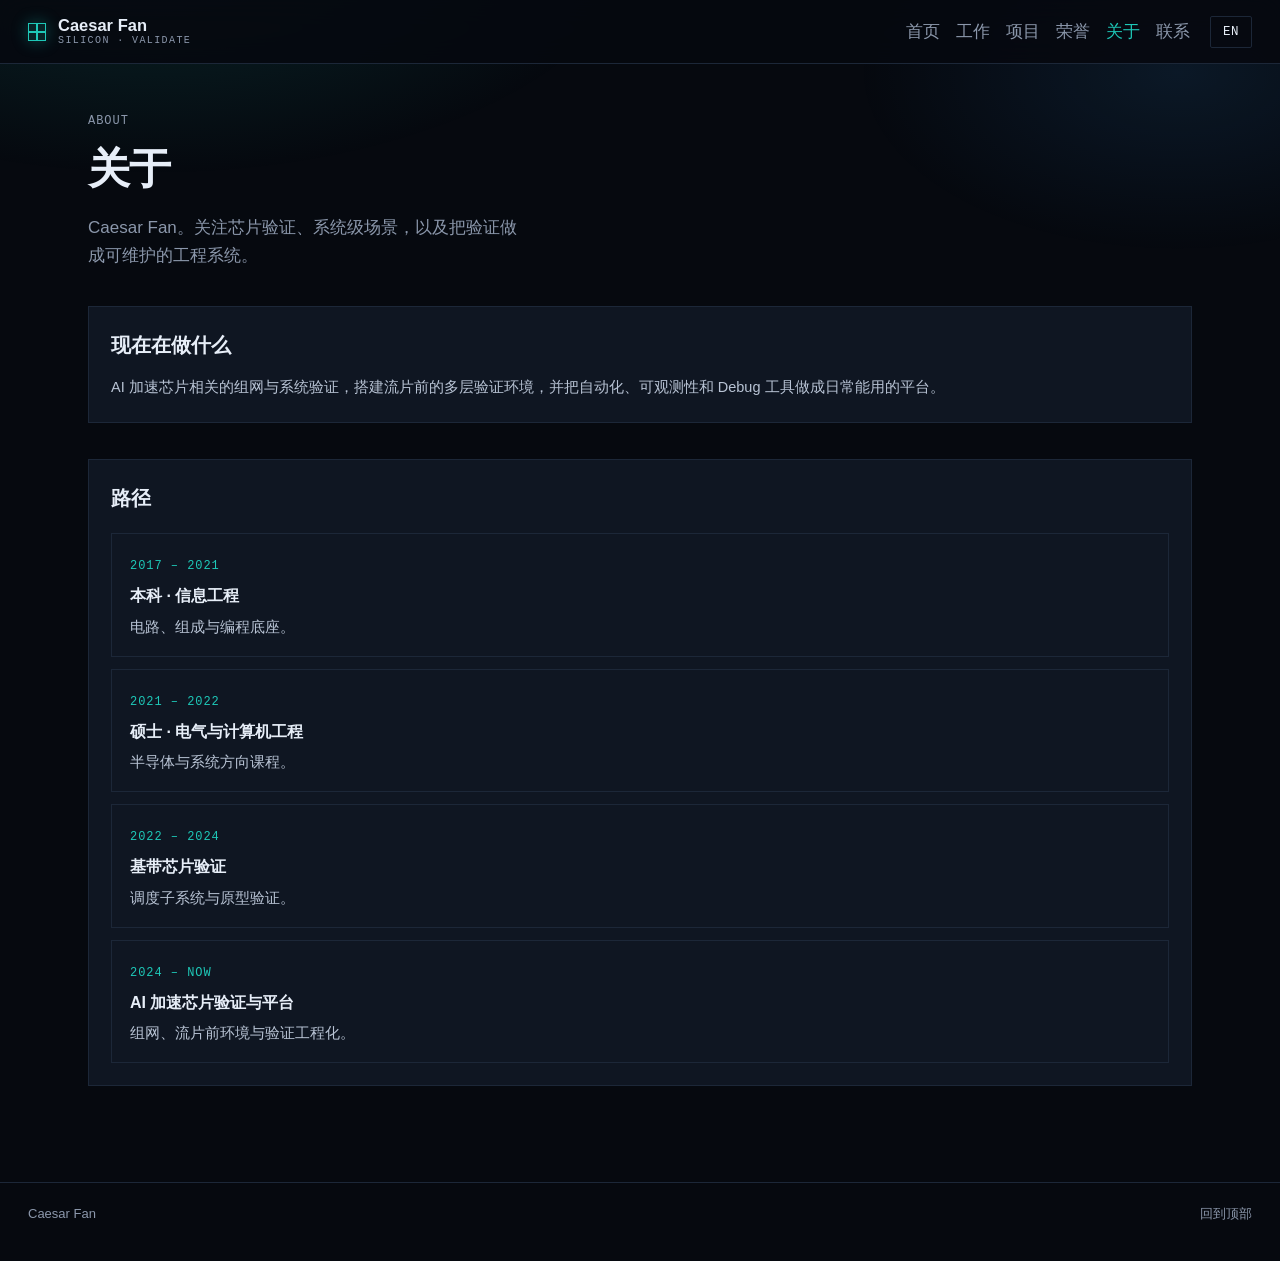
==== about.html @ abb5ff64 "Rebuild as a multi-page Caesar Fan site without fake logos. Drop fabricated brand marks and legal-na" ====
<!DOCTYPE html>
<html lang="zh-CN">
  <head>
    <meta charset="utf-8" />
    <meta name="viewport" content="width=device-width, initial-scale=1" />
    <meta name="description" content="Caesar Fan — short path and focus." />
    <title>About · Caesar Fan</title>
    <link rel="icon" href="assets/favicon.svg" type="image/svg+xml" />
    <link rel="stylesheet" href="assets/styles.css" />
  </head>
  <body data-page="about">
    <a class="skip-link" href="#main">Skip to content</a>
    <div class="scanlines" aria-hidden="true"></div>
    <div class="ambient" aria-hidden="true"></div>
    <div id="site-header"></div>

    <main id="main" class="page">
      <header class="page-hero">
        <p class="kicker" data-i18n="about.kicker">About</p>
        <h1 data-i18n="about.title">关于</h1>
        <p class="page-lede" data-i18n="about.lede">
          Caesar Fan。关注芯片验证、系统级场景，以及把验证做成可维护的工程系统。
        </p>
      </header>

      <section class="plain-section reveal">
        <h2 data-i18n="about.focus.title">现在在做什么</h2>
        <p data-i18n="about.focus.body">
          AI 加速芯片相关的组网与系统验证，搭建流片前的多层验证环境，并把自动化、可观测性和 Debug 工具做成日常能用的平台。
        </p>
      </section>

      <section class="plain-section reveal">
        <h2 data-i18n="about.path.title">路径</h2>
        <ol class="path-list" id="path-list"></ol>
      </section>
    </main>

    <div id="site-footer"></div>
    <script src="assets/i18n.js"></script>
    <script src="assets/app.js"></script>
  </body>
</html>
---- assets/styles.css ----
:root {
  --bg: #06090f;
  --bg-elev: #0c121c;
  --bg-panel: #0f1622;
  --ink: #e7eef8;
  --muted: #8b97ab;
  --line: #1c2738;
  --cyan: #1ec8b8;
  --cyan-dim: rgba(30, 200, 184, 0.14);
  --blue: #3aa0ff;
  --glow: rgba(30, 200, 184, 0.35);
  --font: "Segoe UI", "PingFang SC", "Noto Sans SC", "Microsoft YaHei", sans-serif;
  --mono: ui-monospace, "SF Mono", "Cascadia Mono", monospace;
  --radius: 2px;
  --header-h: 64px;
}

* {
  box-sizing: border-box;
}

html {
  scroll-behavior: smooth;
}

body {
  margin: 0;
  background: var(--bg);
  color: var(--ink);
  font-family: var(--font);
  font-size: 16.5px;
  line-height: 1.65;
  overflow-x: hidden;
}

.skip-link {
  position: absolute;
  left: 12px;
  top: -48px;
  z-index: 40;
  padding: 8px 12px;
  background: var(--cyan);
  color: #041016;
}

.skip-link:focus {
  top: 12px;
}

.scanlines,
.ambient {
  pointer-events: none;
  position: fixed;
  inset: 0;
  z-index: 0;
}

.scanlines {
  opacity: 0.035;
  background: repeating-linear-gradient(
    0deg,
    transparent,
    transparent 2px,
    rgba(255, 255, 255, 0.035) 3px
  );
}

.ambient {
  background:
    radial-gradient(ellipse 70% 50% at 12% -8%, rgba(30, 200, 184, 0.16), transparent 55%),
    radial-gradient(ellipse 50% 40% at 92% 8%, rgba(58, 160, 255, 0.1), transparent 50%);
}

.site-header,
.mobile-nav,
main,
.site-footer {
  position: relative;
  z-index: 1;
}

.site-header {
  position: sticky;
  top: 0;
  z-index: 30;
  display: flex;
  align-items: center;
  gap: 20px;
  height: var(--header-h);
  padding: 0 28px;
  border-bottom: 1px solid var(--line);
  background: rgba(6, 9, 15, 0.88);
  backdrop-filter: blur(14px);
}

.scroll-progress {
  position: absolute;
  left: 0;
  bottom: 0;
  height: 2px;
  width: 0%;
  background: linear-gradient(90deg, var(--cyan), var(--blue));
}

.brand {
  display: flex;
  align-items: center;
  gap: 12px;
  text-decoration: none;
  color: inherit;
}

.brand-die {
  width: 18px;
  height: 18px;
  border: 1px solid var(--cyan);
  background:
    linear-gradient(90deg, transparent 45%, var(--cyan) 45%, var(--cyan) 55%, transparent 55%),
    linear-gradient(0deg, transparent 45%, var(--cyan) 45%, var(--cyan) 55%, transparent 55%),
    var(--cyan-dim);
  box-shadow: 0 0 16px var(--glow);
  animation: die-pulse 3.6s ease-in-out infinite;
}

@keyframes die-pulse {
  0%,
  100% {
    box-shadow: 0 0 10px var(--glow);
  }
  50% {
    box-shadow: 0 0 22px var(--glow);
  }
}

.brand-text {
  display: flex;
  flex-direction: column;
  line-height: 1.15;
}

.brand-name {
  font-weight: 700;
}

.brand-tag {
  font-family: var(--mono);
  font-size: 10px;
  letter-spacing: 0.14em;
  color: var(--muted);
}

.nav {
  display: flex;
  gap: 16px;
  margin-left: auto;
}

.nav a,
.mobile-nav a,
.site-footer a,
.page-lede a {
  color: var(--muted);
  text-decoration: none;
}

.nav a:hover,
.mobile-nav a:hover,
.site-footer a:hover,
.page-lede a:hover {
  color: var(--ink);
}

.nav a.active,
.mobile-nav a.active {
  color: var(--cyan);
}

.header-actions {
  display: flex;
  gap: 8px;
}

.lang-toggle,
.menu-toggle,
.btn {
  font-family: var(--mono);
  font-size: 12.5px;
  letter-spacing: 0.04em;
  border: 1px solid var(--line);
  background: transparent;
  color: var(--ink);
  cursor: pointer;
  padding: 8px 12px;
  border-radius: var(--radius);
  transition: border-color 0.2s, background 0.2s, transform 0.2s;
}

.btn {
  display: inline-flex;
  align-items: center;
  text-decoration: none;
}

.btn.primary {
  background: linear-gradient(135deg, #1ec8b8, #149e92);
  border-color: transparent;
  color: #041016;
  box-shadow: 0 0 24px rgba(30, 200, 184, 0.25);
}

.btn.primary:hover {
  transform: translateY(-1px);
}

.btn.ghost:hover,
.lang-toggle:hover,
.menu-toggle:hover {
  border-color: var(--cyan);
  background: var(--cyan-dim);
}

.menu-toggle {
  display: none;
}

.mobile-nav {
  display: none;
  flex-direction: column;
  gap: 14px;
  padding: 16px 28px 20px;
  border-bottom: 1px solid var(--line);
  background: var(--bg-elev);
}

.mobile-nav[hidden] {
  display: none !important;
}

main {
  max-width: 1160px;
  margin: 0 auto;
  padding: 0 28px 96px;
}

.page {
  padding-top: 36px;
}

.hero {
  position: relative;
  min-height: calc(100vh - var(--header-h));
  display: flex;
  align-items: flex-end;
  padding: 56px 0 72px;
  overflow: hidden;
}

#die-canvas {
  position: absolute;
  inset: -40px -80px auto auto;
  width: min(72vw, 720px);
  height: min(72vw, 720px);
  opacity: 0.55;
  mask-image: radial-gradient(circle at 55% 45%, #000 30%, transparent 72%);
  pointer-events: none;
}

.hero-frame,
.page-hero {
  position: relative;
  z-index: 1;
  max-width: 40rem;
}

.hero-signal,
.kicker,
.tag,
.year,
.when,
.project-meta {
  font-family: var(--mono);
  font-size: 12px;
  letter-spacing: 0.08em;
  text-transform: uppercase;
  color: var(--muted);
}

.hero-signal {
  display: inline-flex;
  align-items: center;
  gap: 10px;
  margin: 0 0 18px;
  color: var(--cyan);
  letter-spacing: 0.12em;
}

.pulse {
  width: 8px;
  height: 8px;
  border-radius: 50%;
  background: var(--cyan);
  animation: pulse 2.2s ease-out infinite;
}

@keyframes pulse {
  0% {
    box-shadow: 0 0 0 0 rgba(30, 200, 184, 0.45);
  }
  70% {
    box-shadow: 0 0 0 12px rgba(30, 200, 184, 0);
  }
  100% {
    box-shadow: 0 0 0 0 rgba(30, 200, 184, 0);
  }
}

.hero h1,
.page-hero h1 {
  margin: 0;
}

.hero-name {
  display: block;
  font-size: clamp(44px, 8vw, 78px);
  font-weight: 800;
  letter-spacing: -0.03em;
  line-height: 1.05;
  background: linear-gradient(180deg, #ffffff 10%, #b7c6da 100%);
  -webkit-background-clip: text;
  background-clip: text;
  color: transparent;
}

.hero-en {
  display: block;
  margin-top: 8px;
  font-family: var(--mono);
  font-size: clamp(13px, 1.8vw, 16px);
  letter-spacing: 0.08em;
  text-transform: uppercase;
  color: var(--muted);
}

.hero-lede,
.page-lede {
  margin: 20px 0 0;
  color: var(--muted);
  max-width: 46ch;
  font-size: 17px;
}

.hero-actions,
.contact-links {
  display: flex;
  flex-wrap: wrap;
  gap: 12px;
  margin-top: 28px;
}

.panel {
  margin-top: 72px;
}

.section-head h2,
.page-hero h1 {
  margin: 8px 0 0;
  font-size: clamp(28px, 4vw, 42px);
  line-height: 1.2;
  letter-spacing: -0.02em;
}

.link-grid,
.gallery,
.project-list {
  display: grid;
  grid-template-columns: repeat(2, minmax(0, 1fr));
  gap: 16px;
  margin-top: 28px;
}

.link-card,
.project-card,
.gallery article,
.note-box,
.plain-section,
.path-list li {
  border: 1px solid var(--line);
  background: var(--bg-panel);
}

.link-card,
.project-card {
  display: block;
  padding: 20px;
  text-decoration: none;
  color: inherit;
  transition: border-color 0.25s, transform 0.25s;
}

.link-card:hover,
.project-card:hover,
.gallery article:hover {
  border-color: rgba(30, 200, 184, 0.45);
  transform: translateY(-2px);
}

.link-card .tag,
.gallery .tag {
  color: var(--cyan);
  margin: 0 0 10px;
}

.link-card strong,
.project-card h3,
.gallery h3 {
  display: block;
  margin: 0 0 8px;
  font-size: 18px;
}

.link-card p,
.project-card p,
.gallery p,
.note-box li,
.plain-section p,
.path-list p {
  margin: 0;
  color: #b8c3d4;
  font-size: 14.5px;
}

.gallery article {
  overflow: hidden;
  transition: border-color 0.25s, transform 0.25s;
}

.gallery .media {
  aspect-ratio: 16 / 9;
  overflow: hidden;
  background: #0a1018;
}

.gallery .media img {
  width: 100%;
  height: 100%;
  object-fit: cover;
  display: block;
  transition: transform 0.5s ease;
}

.gallery article:hover .media img {
  transform: scale(1.05);
}

.gallery .copy {
  padding: 16px 18px 20px;
}

.project-meta {
  display: flex;
  justify-content: space-between;
  gap: 12px;
  margin-bottom: 10px;
  color: var(--cyan);
  text-transform: none;
  letter-spacing: 0.02em;
}

.award-gallery {
  display: grid;
  grid-template-columns: 1.4fr 1fr 1fr;
  gap: 16px;
  margin-top: 28px;
}

.award-gallery article {
  position: relative;
  min-height: 260px;
  border: 1px solid var(--line);
  overflow: hidden;
  background: #0a1018;
}

.award-gallery article:first-child {
  min-height: 320px;
}

.award-gallery .bg {
  position: absolute;
  inset: 0;
  width: 100%;
  height: 100%;
  object-fit: cover;
  opacity: 0.55;
}

.award-gallery .shade {
  position: absolute;
  inset: 0;
  background: linear-gradient(180deg, transparent 20%, rgba(6, 9, 15, 0.92) 78%);
}

.award-gallery .copy {
  position: absolute;
  left: 0;
  right: 0;
  bottom: 0;
  padding: 18px;
}

.award-gallery .year {
  color: var(--cyan);
}

.award-gallery h3 {
  margin: 6px 0 8px;
  font-size: 18px;
}

.award-gallery p {
  margin: 0;
  color: #c2ccd9;
  font-size: 14px;
}

.note-box,
.plain-section {
  margin-top: 36px;
  padding: 22px;
}

.note-box h2,
.plain-section h2 {
  margin: 0 0 14px;
  font-size: 20px;
}

.note-box ul {
  margin: 0;
  padding-left: 18px;
  color: #b8c3d4;
}

.note-box li + li {
  margin-top: 8px;
}

.path-list {
  list-style: none;
  margin: 18px 0 0;
  padding: 0;
  display: grid;
  gap: 12px;
}

.path-list li {
  padding: 16px 18px;
}

.path-list .when {
  color: var(--cyan);
}

.path-list h3 {
  margin: 6px 0 6px;
  font-size: 16px;
}

.site-footer {
  display: flex;
  justify-content: space-between;
  gap: 16px;
  padding: 20px 28px 36px;
  border-top: 1px solid var(--line);
  color: var(--muted);
  font-size: 13px;
}

.reveal {
  opacity: 0;
  transform: translateY(22px);
  transition: opacity 0.7s ease, transform 0.7s ease;
}

.reveal.visible {
  opacity: 1;
  transform: none;
}

@media (max-width: 960px) {
  .nav {
    display: none;
  }

  .menu-toggle {
    display: inline-flex;
  }

  .mobile-nav:not([hidden]) {
    display: flex;
  }

  .link-grid,
  .gallery,
  .project-list,
  .award-gallery {
    grid-template-columns: 1fr;
  }

  .hero {
    min-height: auto;
    padding-top: 36px;
  }

  #die-canvas {
    opacity: 0.32;
  }
}

@media (max-width: 600px) {
  .site-header,
  main,
  .site-footer,
  .mobile-nav {
    padding-left: 16px;
    padding-right: 16px;
  }

  .hero-actions,
  .contact-links {
    flex-direction: column;
    align-items: stretch;
  }

  .btn {
    justify-content: center;
  }
}

@media (prefers-reduced-motion: reduce) {
  html {
    scroll-behavior: auto;
  }

  .reveal,
  .brand-die,
  .pulse,
  .gallery article,
  .link-card,
  .project-card,
  .btn.primary {
    animation: none !important;
    transition: none !important;
    transform: none !important;
    opacity: 1 !important;
  }
}
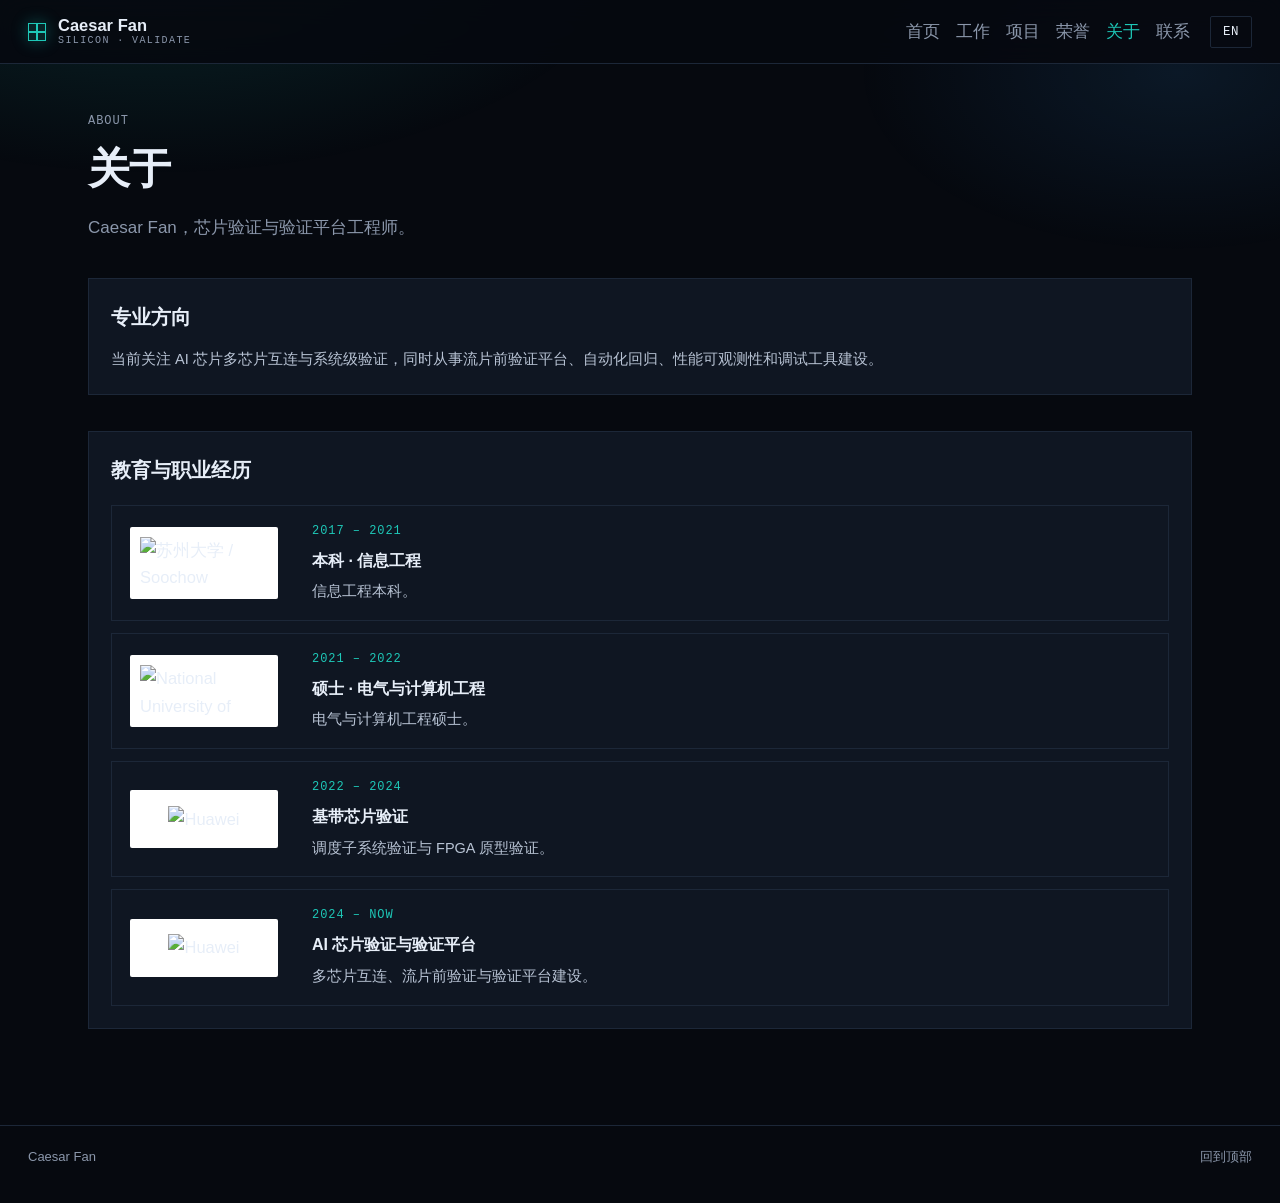
==== commit 9e8b3b34: "Polish bilingual copy and restore verified institution logos Co-authored-by: Fan Gaoyige <caesarvan@" ====
--- a/about.html
+++ b/about.html
@@ -19,19 +19,19 @@
         <p class="kicker" data-i18n="about.kicker">About</p>
         <h1 data-i18n="about.title">关于</h1>
         <p class="page-lede" data-i18n="about.lede">
-          Caesar Fan。关注芯片验证、系统级场景，以及把验证做成可维护的工程系统。
+          Caesar Fan，芯片验证与验证平台工程师。
         </p>
       </header>
 
       <section class="plain-section reveal">
-        <h2 data-i18n="about.focus.title">现在在做什么</h2>
+        <h2 data-i18n="about.focus.title">专业方向</h2>
         <p data-i18n="about.focus.body">
-          AI 加速芯片相关的组网与系统验证，搭建流片前的多层验证环境，并把自动化、可观测性和 Debug 工具做成日常能用的平台。
+          当前关注 AI 芯片多芯片互连与系统级验证，同时从事流片前验证平台、自动化回归、性能可观测性和调试工具建设。
         </p>
       </section>
 
       <section class="plain-section reveal">
-        <h2 data-i18n="about.path.title">路径</h2>
+        <h2 data-i18n="about.path.title">教育与职业经历</h2>
         <ol class="path-list" id="path-list"></ol>
       </section>
     </main>
--- a/assets/styles.css
+++ b/assets/styles.css
@@ -435,9 +435,25 @@
 }
 
 .gallery .media {
+  position: relative;
   aspect-ratio: 16 / 9;
   overflow: hidden;
   background: #0a1018;
+}
+
+.media-disclosure {
+  position: absolute;
+  top: 10px;
+  right: 10px;
+  z-index: 2;
+  padding: 4px 7px;
+  border: 1px solid rgba(231, 238, 248, 0.22);
+  background: rgba(6, 9, 15, 0.76);
+  color: #c9d4e3;
+  font-family: var(--mono);
+  font-size: 10px;
+  letter-spacing: 0.05em;
+  backdrop-filter: blur(8px);
 }
 
 .gallery .media img {
@@ -554,7 +570,30 @@
 }
 
 .path-list li {
+  display: grid;
+  grid-template-columns: 164px 1fr;
+  column-gap: 18px;
   padding: 16px 18px;
+}
+
+.institution-logo {
+  grid-row: 1 / 4;
+  align-self: center;
+  width: 148px;
+  min-height: 58px;
+  display: flex;
+  align-items: center;
+  justify-content: center;
+  padding: 10px;
+  border-radius: 2px;
+  background: #ffffff;
+}
+
+.institution-logo img {
+  display: block;
+  max-width: 100%;
+  max-height: 52px;
+  object-fit: contain;
 }
 
 .path-list .when {
@@ -634,6 +673,15 @@
 
   .btn {
     justify-content: center;
+  }
+
+  .path-list li {
+    grid-template-columns: 1fr;
+  }
+
+  .institution-logo {
+    grid-row: auto;
+    margin-bottom: 12px;
   }
 }
 
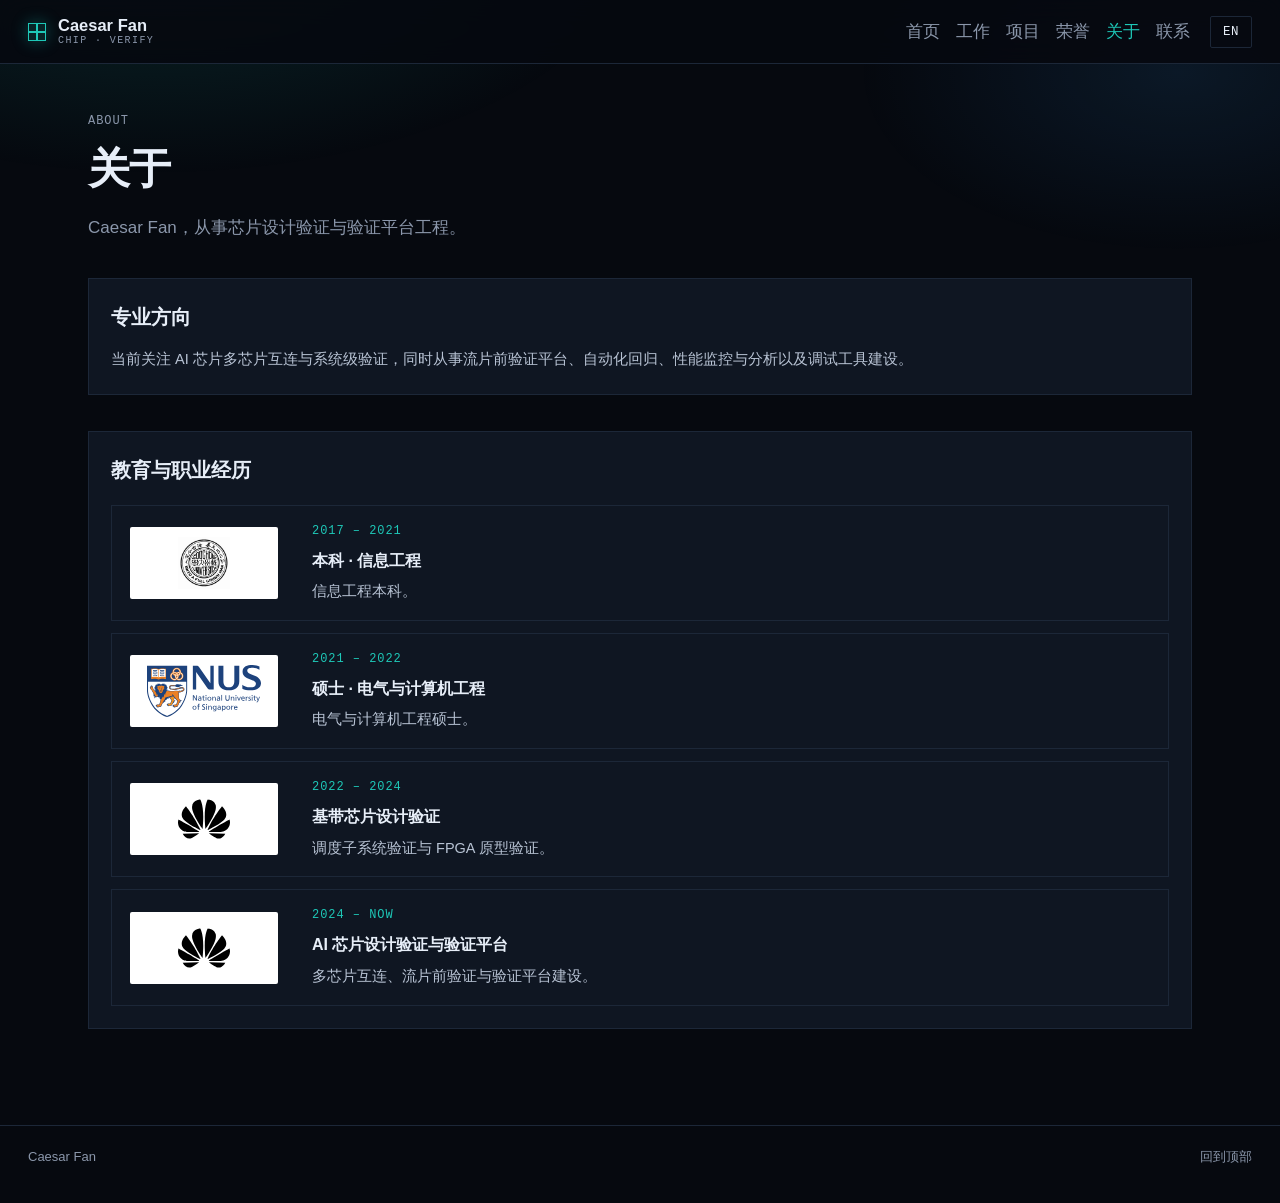
==== commit dd3f5d57: "Correct verification terminology across Chinese and English Co-authored-by: Fan Gaoyige <caesarvan@u" ====
--- a/about.html
+++ b/about.html
@@ -26,7 +26,7 @@
       <section class="plain-section reveal">
         <h2 data-i18n="about.focus.title">专业方向</h2>
         <p data-i18n="about.focus.body">
-          当前关注 AI 芯片多芯片互连与系统级验证，同时从事流片前验证平台、自动化回归、性能可观测性和调试工具建设。
+          当前关注 AI 芯片多芯片互连与系统级验证，同时从事流片前验证平台、自动化回归、性能监控与分析以及调试工具建设。
         </p>
       </section>
 
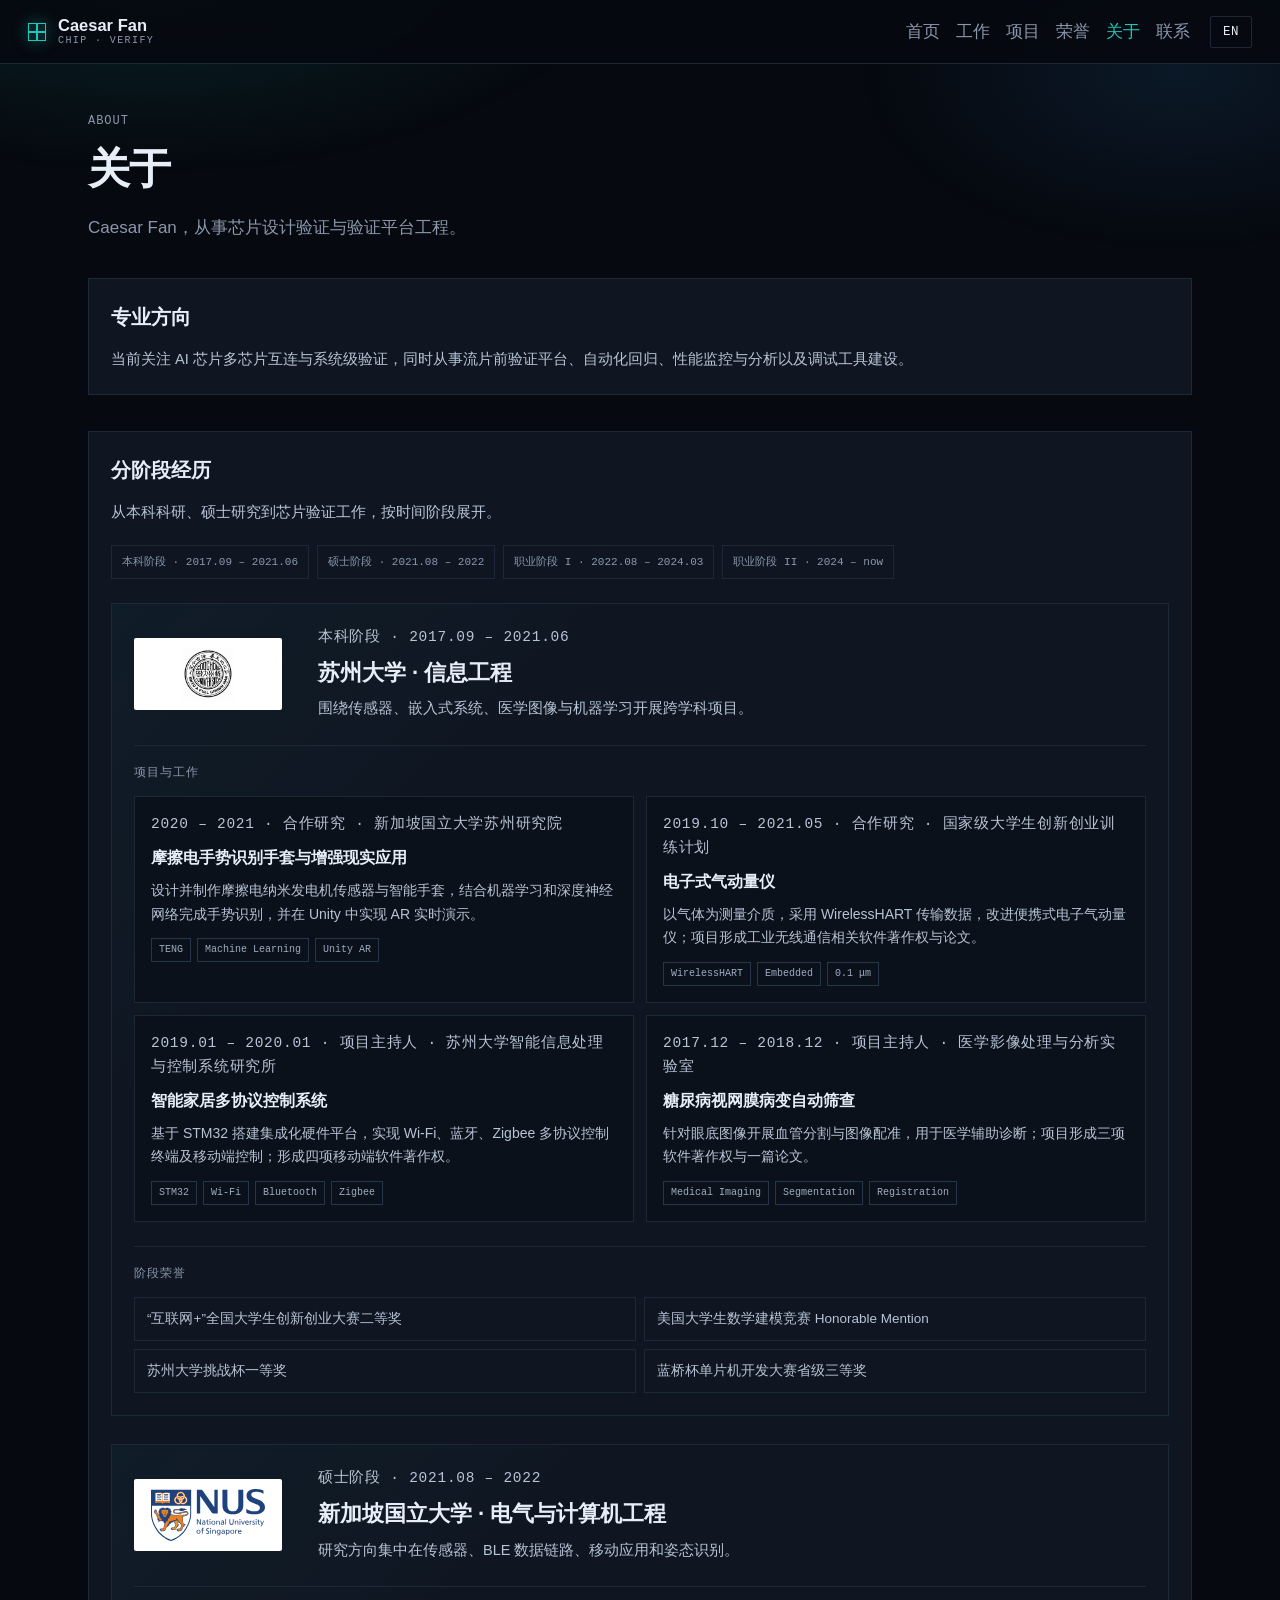
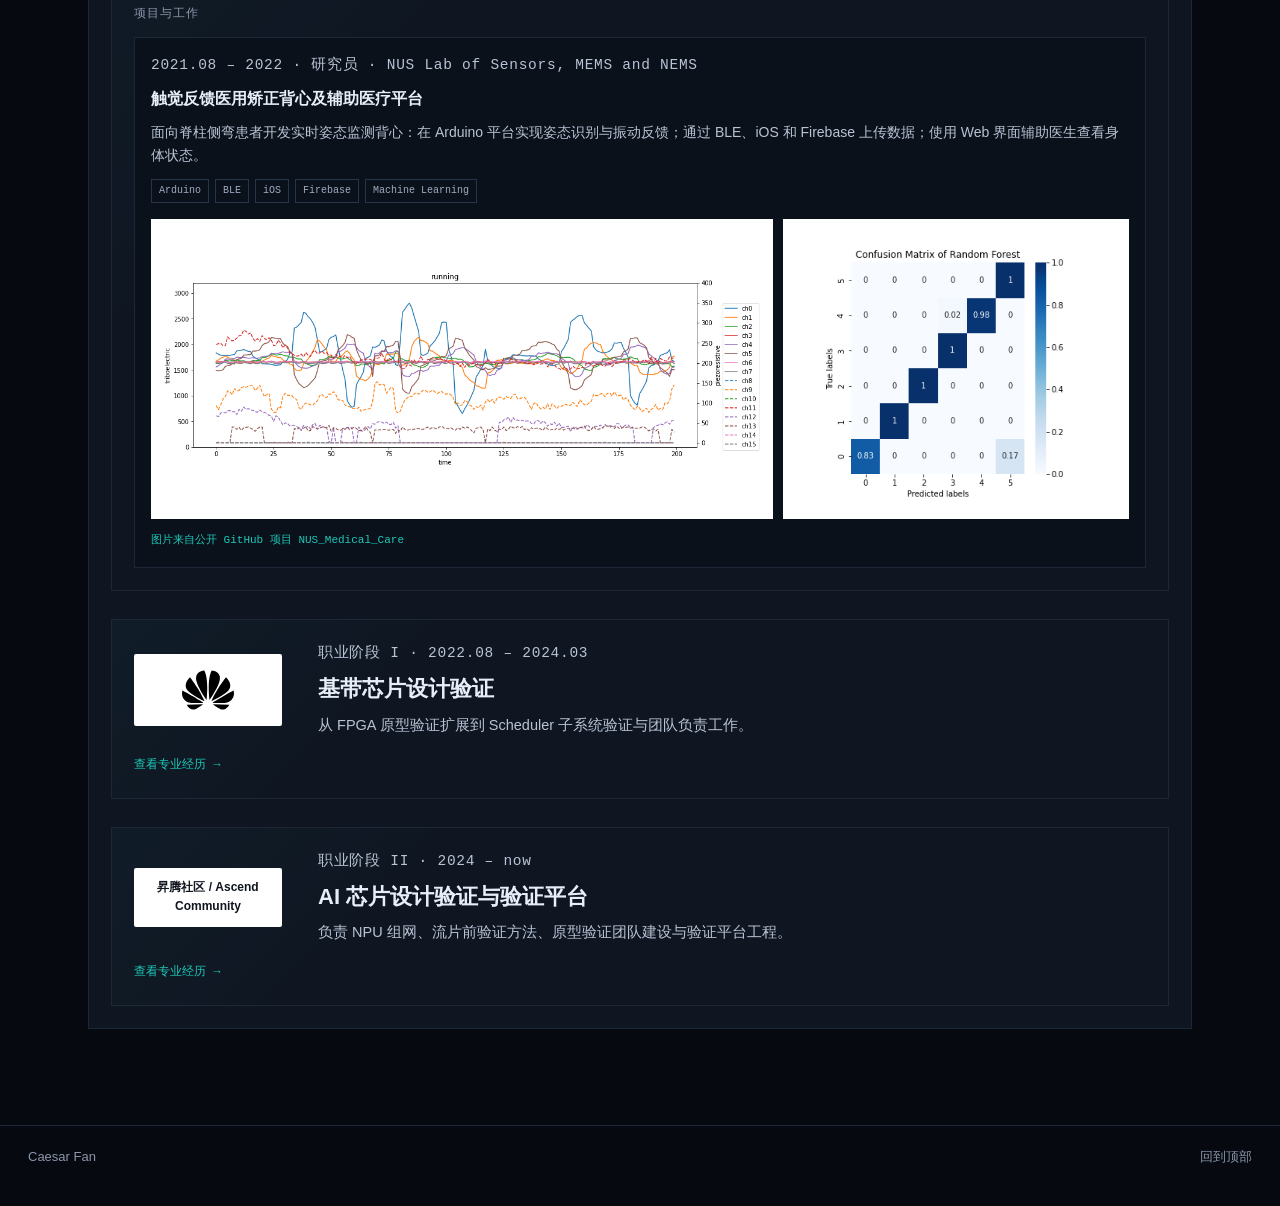
==== commit 8c9bffd3: "Add student research experience as chronological stages Co-authored-by: Fan Gaoyige <caesarvan@users" ====
--- a/about.html
+++ b/about.html
@@ -19,7 +19,7 @@
         <p class="kicker" data-i18n="about.kicker">About</p>
         <h1 data-i18n="about.title">关于</h1>
         <p class="page-lede" data-i18n="about.lede">
-          Caesar Fan，芯片验证与验证平台工程师。
+          Caesar Fan，从事芯片设计验证与验证平台工程。
         </p>
       </header>
 
@@ -32,7 +32,9 @@
 
       <section class="plain-section reveal">
         <h2 data-i18n="about.path.title">教育与职业经历</h2>
-        <ol class="path-list" id="path-list"></ol>
+        <p class="section-lede" data-i18n="about.path.lede">从本科科研、硕士研究到芯片验证工作，按时间阶段展开。</p>
+        <nav class="stage-nav" id="stage-nav" aria-label="经历阶段"></nav>
+        <div class="stages" id="stages"></div>
       </section>
     </main>
 
--- a/assets/styles.css
+++ b/assets/styles.css
@@ -371,11 +371,93 @@
 
 .link-grid,
 .gallery,
+.product-references,
 .project-list {
   display: grid;
   grid-template-columns: repeat(2, minmax(0, 1fr));
   gap: 16px;
   margin-top: 28px;
+}
+
+.product-section {
+  margin-top: 72px;
+}
+
+.section-lede {
+  max-width: 58ch;
+  margin: 14px 0 0;
+  color: var(--muted);
+  font-size: 14px;
+}
+
+.product-references article {
+  border: 1px solid var(--line);
+  background: var(--bg-panel);
+  overflow: hidden;
+}
+
+.product-references .media {
+  position: relative;
+  aspect-ratio: 16 / 9;
+  overflow: hidden;
+  background:
+    linear-gradient(135deg, rgba(30, 200, 184, 0.08), transparent),
+    #09101a;
+}
+
+.product-references .media img {
+  width: 100%;
+  height: 100%;
+  display: block;
+  object-fit: cover;
+}
+
+.photo-fallback {
+  display: none;
+  position: absolute;
+  inset: 0;
+  align-items: center;
+  justify-content: center;
+  padding: 24px;
+  color: var(--muted);
+  font-family: var(--mono);
+  text-align: center;
+}
+
+.product-references .media.load-failed img {
+  display: none;
+}
+
+.product-references .media.load-failed .photo-fallback {
+  display: flex;
+}
+
+.product-references .copy {
+  padding: 18px;
+}
+
+.product-references h3 {
+  margin: 0 0 8px;
+  font-size: 18px;
+}
+
+.product-references p {
+  margin: 0;
+  color: #b8c3d4;
+  font-size: 14.5px;
+}
+
+.source-link {
+  display: inline-block;
+  margin-top: 12px;
+  color: var(--cyan);
+  font-family: var(--mono);
+  font-size: 11px;
+  text-decoration: none;
+}
+
+.source-link:hover {
+  text-decoration: underline;
 }
 
 .link-card,
@@ -539,6 +621,12 @@
   font-size: 14px;
 }
 
+.translation-note {
+  margin: 14px 0 0;
+  color: var(--muted);
+  font-size: 12px;
+}
+
 .note-box,
 .plain-section {
   margin-top: 36px;
@@ -596,6 +684,22 @@
   object-fit: contain;
 }
 
+.logo-fallback {
+  display: none;
+  color: #10151e;
+  font-size: 12px;
+  font-weight: 700;
+  text-align: center;
+}
+
+.institution-logo.load-failed img {
+  display: none;
+}
+
+.institution-logo.load-failed .logo-fallback {
+  display: block;
+}
+
 .path-list .when {
   color: var(--cyan);
 }
@@ -603,6 +707,176 @@
 .path-list h3 {
   margin: 6px 0 6px;
   font-size: 16px;
+}
+
+.stage-nav {
+  display: flex;
+  flex-wrap: wrap;
+  gap: 8px;
+  margin-top: 20px;
+}
+
+.stage-nav a {
+  padding: 7px 10px;
+  border: 1px solid var(--line);
+  color: var(--muted);
+  font-family: var(--mono);
+  font-size: 11px;
+  text-decoration: none;
+}
+
+.stage-nav a:hover {
+  border-color: var(--cyan);
+  color: var(--cyan);
+}
+
+.stages {
+  display: grid;
+  gap: 28px;
+  margin-top: 24px;
+}
+
+.stage-section {
+  scroll-margin-top: calc(var(--header-h) + 18px);
+  padding: 22px;
+  border: 1px solid var(--line);
+  background:
+    linear-gradient(135deg, rgba(30, 200, 184, 0.04), transparent 28%),
+    var(--bg-panel);
+}
+
+.stage-header {
+  display: grid;
+  grid-template-columns: 164px 1fr;
+  gap: 20px;
+  align-items: center;
+}
+
+.stage-header .institution-logo {
+  grid-row: auto;
+}
+
+.stage-phase,
+.stage-project-meta {
+  margin: 0;
+  color: var(--cyan);
+  font-family: var(--mono);
+  font-size: 11px;
+  letter-spacing: 0.05em;
+}
+
+.stage-header h3 {
+  margin: 5px 0 6px;
+  font-size: 22px;
+}
+
+.stage-header p:last-child {
+  margin: 0;
+  color: #b8c3d4;
+  font-size: 14.5px;
+}
+
+.stage-subhead {
+  margin: 24px 0 12px;
+  padding-top: 18px;
+  border-top: 1px solid var(--line);
+  color: var(--muted);
+  font-family: var(--mono);
+  font-size: 12px;
+  font-weight: 500;
+  letter-spacing: 0.08em;
+  text-transform: uppercase;
+}
+
+.stage-projects {
+  display: grid;
+  grid-template-columns: repeat(2, minmax(0, 1fr));
+  gap: 12px;
+}
+
+.stage-project {
+  padding: 16px;
+  border: 1px solid var(--line);
+  background: #0b111b;
+}
+
+.stage-project:has(.student-media) {
+  grid-column: 1 / -1;
+}
+
+.stage-project h4 {
+  margin: 8px 0 8px;
+  font-size: 16px;
+}
+
+.stage-project > p:not(.stage-project-meta) {
+  margin: 0;
+  color: #b8c3d4;
+  font-size: 14px;
+}
+
+.stage-tags {
+  display: flex;
+  flex-wrap: wrap;
+  gap: 6px;
+  margin-top: 12px;
+}
+
+.stage-tags span {
+  padding: 3px 7px;
+  border: 1px solid #26354a;
+  color: #9eabc0;
+  font-family: var(--mono);
+  font-size: 10px;
+}
+
+.student-media {
+  display: grid;
+  grid-template-columns: 1.8fr 1fr;
+  gap: 10px;
+  margin-top: 16px;
+}
+
+.student-media figure {
+  margin: 0;
+  min-height: 220px;
+  display: flex;
+  align-items: center;
+  justify-content: center;
+  padding: 10px;
+  background: #ffffff;
+}
+
+.student-media img {
+  display: block;
+  width: 100%;
+  max-height: 280px;
+  object-fit: contain;
+}
+
+.stage-awards {
+  display: grid;
+  grid-template-columns: repeat(2, minmax(0, 1fr));
+  gap: 8px;
+  margin: 0;
+  padding: 0;
+  list-style: none;
+}
+
+.stage-awards li {
+  padding: 10px 12px;
+  border: 1px solid var(--line);
+  color: #b8c3d4;
+  font-size: 13.5px;
+}
+
+.stage-link {
+  display: inline-block;
+  margin-top: 18px;
+  color: var(--cyan);
+  font-family: var(--mono);
+  font-size: 12px;
+  text-decoration: none;
 }
 
 .site-footer {
@@ -641,6 +915,7 @@
 
   .link-grid,
   .gallery,
+  .product-references,
   .project-list,
   .award-gallery {
     grid-template-columns: 1fr;
@@ -682,6 +957,17 @@
   .institution-logo {
     grid-row: auto;
     margin-bottom: 12px;
+  }
+
+  .stage-header,
+  .stage-projects,
+  .stage-awards,
+  .student-media {
+    grid-template-columns: 1fr;
+  }
+
+  .stage-project:has(.student-media) {
+    grid-column: auto;
   }
 }
 
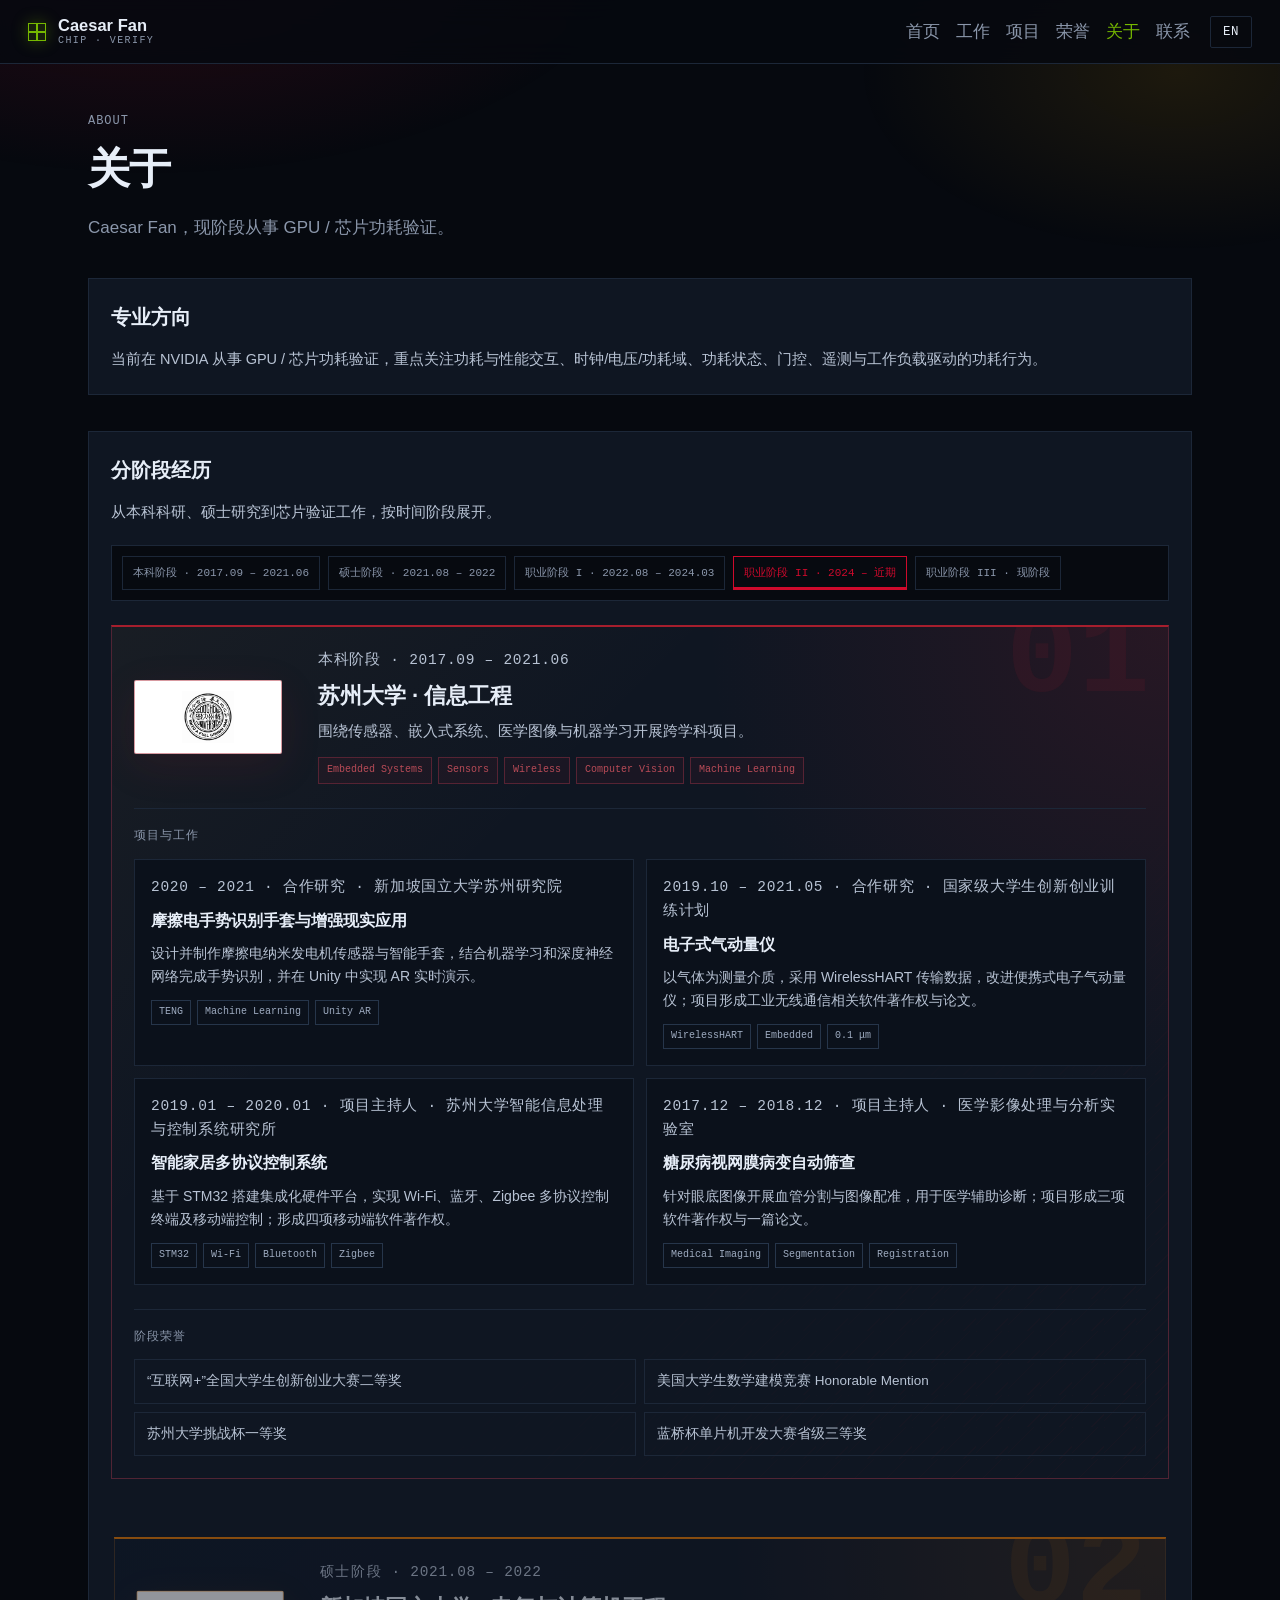
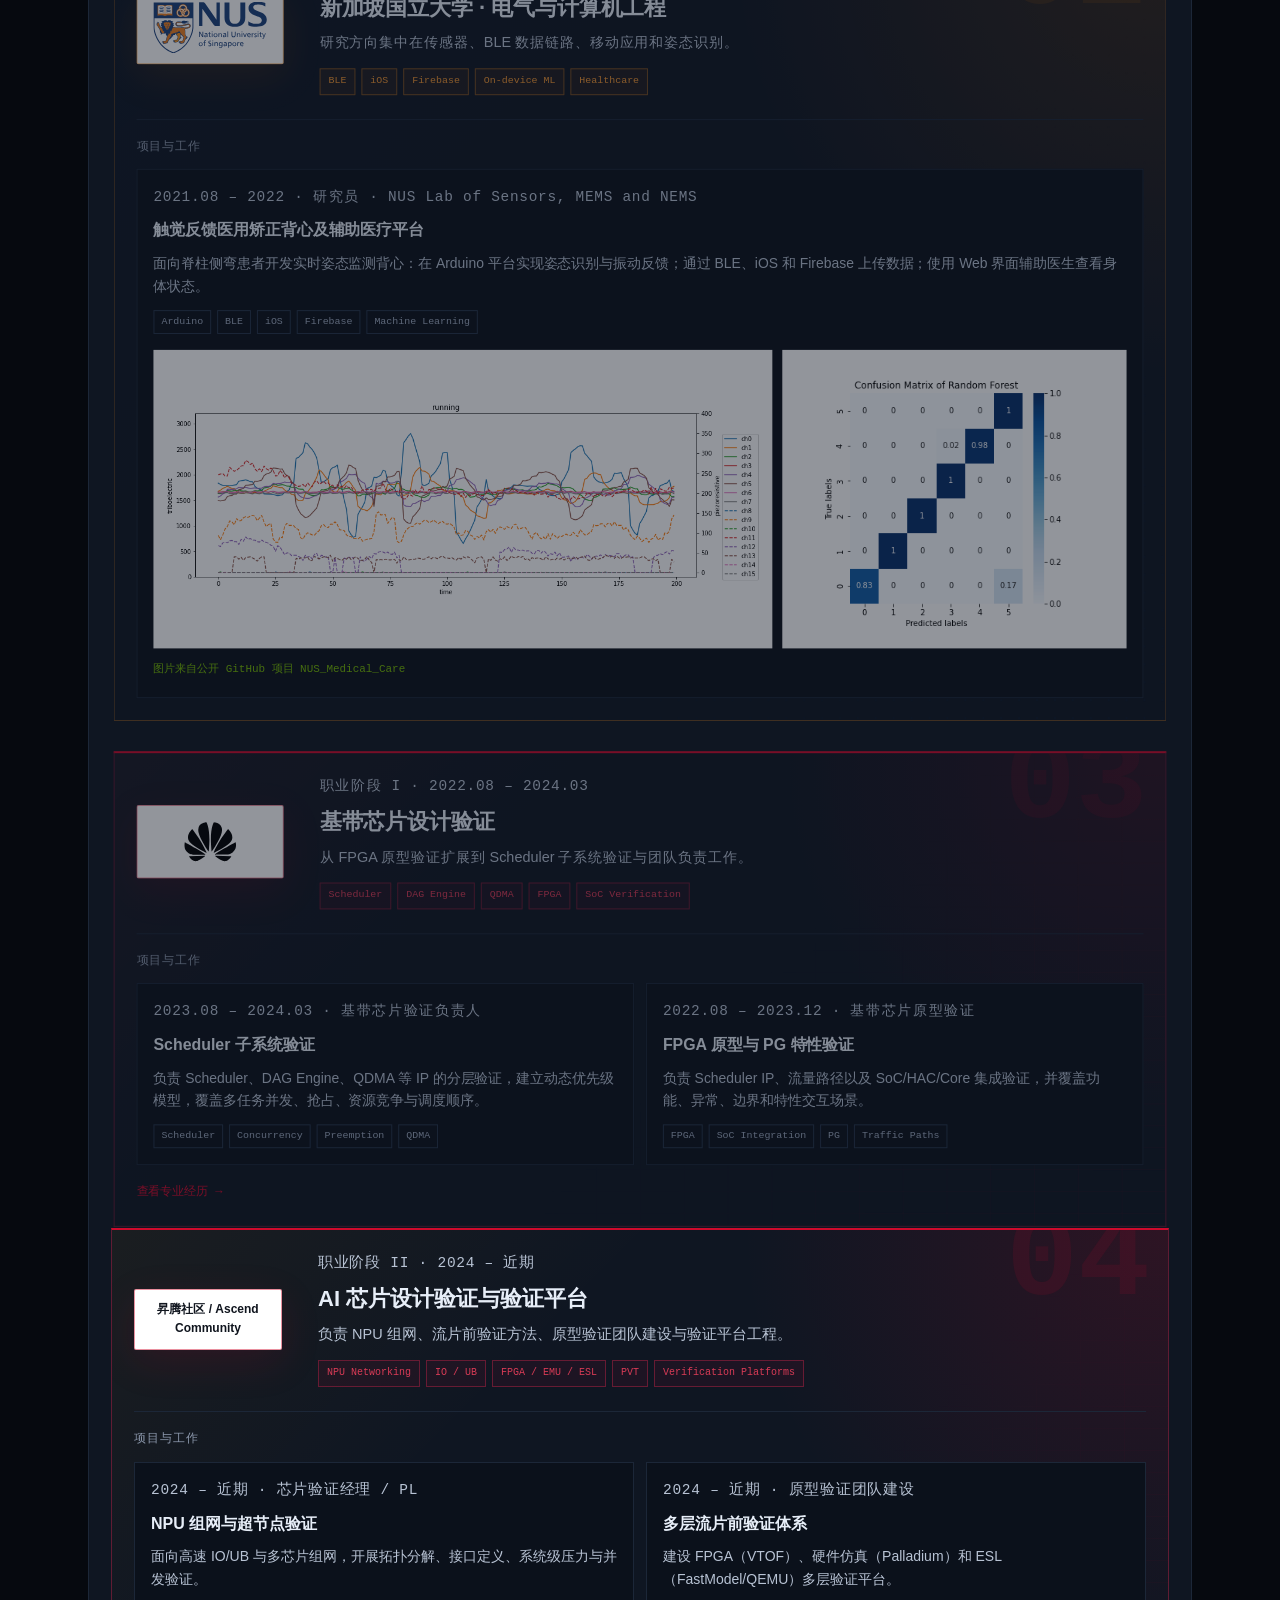
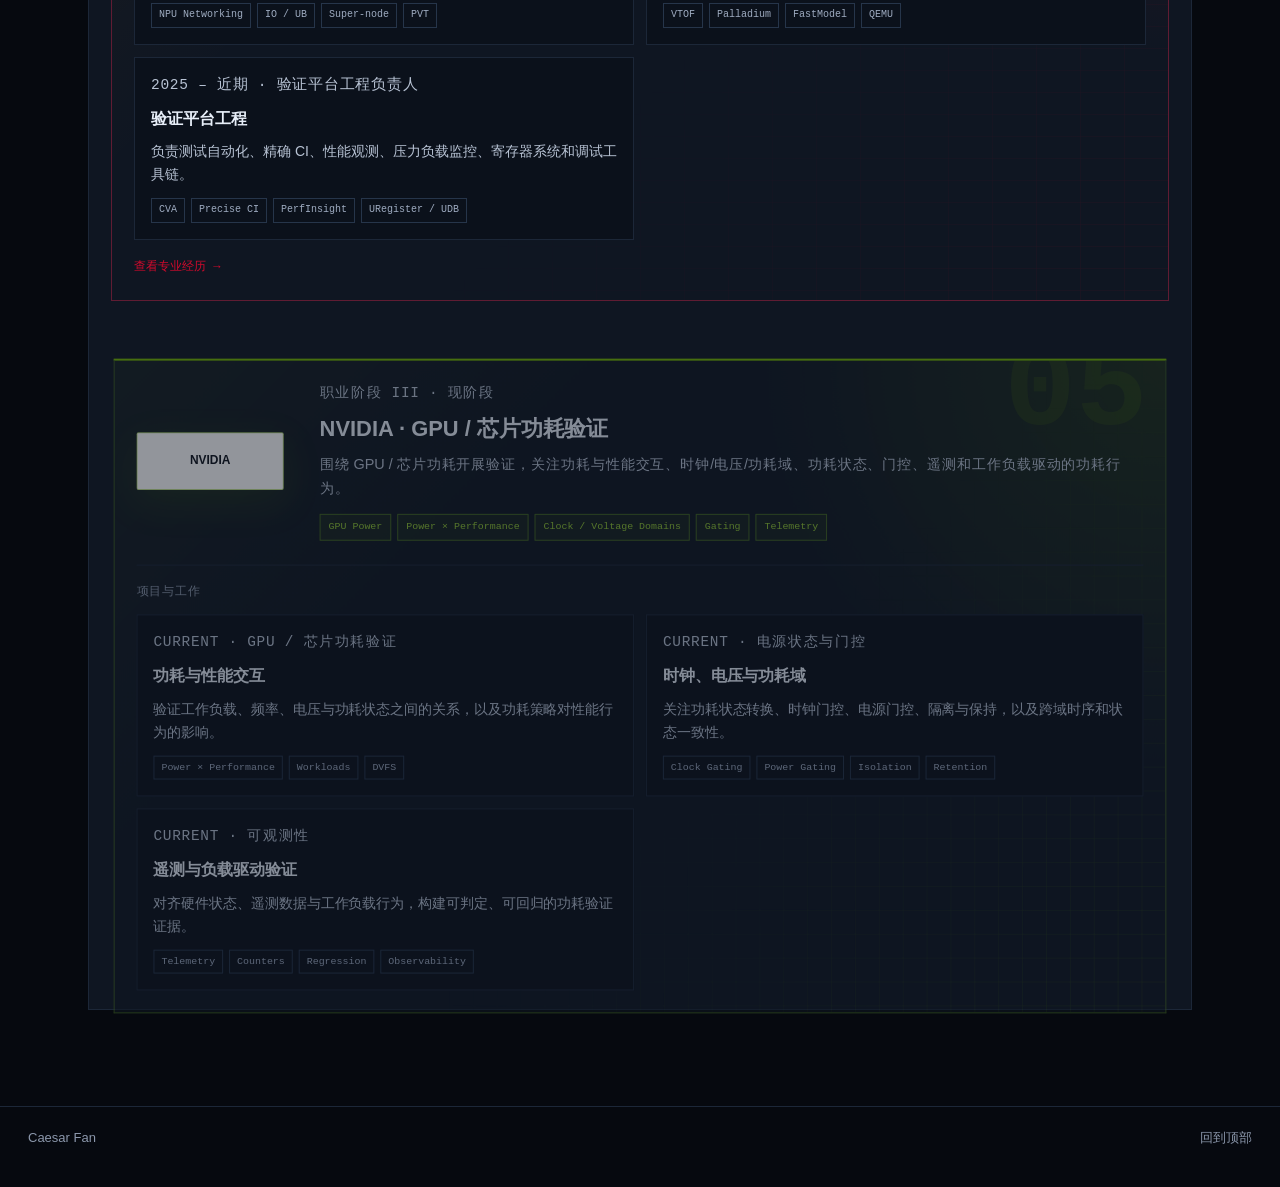
==== commit 120fb8ca: "Redesign journey with stage themes and NVIDIA power focus Co-authored-by: Fan Gaoyige <caesarvan@use" ====
--- a/about.html
+++ b/about.html
@@ -19,14 +19,14 @@
         <p class="kicker" data-i18n="about.kicker">About</p>
         <h1 data-i18n="about.title">关于</h1>
         <p class="page-lede" data-i18n="about.lede">
-          Caesar Fan，从事芯片设计验证与验证平台工程。
+          Caesar Fan，现阶段从事 GPU / 芯片功耗验证。
         </p>
       </header>
 
       <section class="plain-section reveal">
         <h2 data-i18n="about.focus.title">专业方向</h2>
         <p data-i18n="about.focus.body">
-          当前关注 AI 芯片多芯片互连与系统级验证，同时从事流片前验证平台、自动化回归、性能监控与分析以及调试工具建设。
+          当前在 NVIDIA 从事 GPU / 芯片功耗验证，重点关注功耗与性能交互、时钟/电压/功耗域、功耗状态、门控、遥测与工作负载驱动的功耗行为。
         </p>
       </section>
 
--- a/assets/styles.css
+++ b/assets/styles.css
@@ -5,10 +5,12 @@
   --ink: #e7eef8;
   --muted: #8b97ab;
   --line: #1c2738;
-  --cyan: #1ec8b8;
-  --cyan-dim: rgba(30, 200, 184, 0.14);
+  --cyan: #76b900;
+  --cyan-dim: rgba(118, 185, 0, 0.14);
   --blue: #3aa0ff;
-  --glow: rgba(30, 200, 184, 0.35);
+  --glow: rgba(118, 185, 0, 0.35);
+  --journey-accent: #76b900;
+  --journey-secondary: #b8ff42;
   --font: "Segoe UI", "PingFang SC", "Noto Sans SC", "Microsoft YaHei", sans-serif;
   --mono: ui-monospace, "SF Mono", "Cascadia Mono", monospace;
   --radius: 2px;
@@ -31,6 +33,7 @@
   font-size: 16.5px;
   line-height: 1.65;
   overflow-x: hidden;
+  transition: background-color 0.5s ease;
 }
 
 .skip-link {
@@ -67,8 +70,9 @@
 
 .ambient {
   background:
-    radial-gradient(ellipse 70% 50% at 12% -8%, rgba(30, 200, 184, 0.16), transparent 55%),
-    radial-gradient(ellipse 50% 40% at 92% 8%, rgba(58, 160, 255, 0.1), transparent 50%);
+    radial-gradient(ellipse 70% 50% at 12% -8%, color-mix(in srgb, var(--journey-accent) 18%, transparent), transparent 55%),
+    radial-gradient(ellipse 50% 40% at 92% 8%, color-mix(in srgb, var(--journey-secondary) 10%, transparent), transparent 50%);
+  transition: background 0.7s ease;
 }
 
 .site-header,
@@ -202,10 +206,10 @@
 }
 
 .btn.primary {
-  background: linear-gradient(135deg, #1ec8b8, #149e92);
+  background: linear-gradient(135deg, var(--cyan), #4f8500);
   border-color: transparent;
   color: #041016;
-  box-shadow: 0 0 24px rgba(30, 200, 184, 0.25);
+  box-shadow: 0 0 24px rgba(118, 185, 0, 0.25);
 }
 
 .btn.primary:hover {
@@ -304,13 +308,13 @@
 
 @keyframes pulse {
   0% {
-    box-shadow: 0 0 0 0 rgba(30, 200, 184, 0.45);
+    box-shadow: 0 0 0 0 rgba(118, 185, 0, 0.45);
   }
   70% {
-    box-shadow: 0 0 0 12px rgba(30, 200, 184, 0);
+    box-shadow: 0 0 0 12px rgba(118, 185, 0, 0);
   }
   100% {
-    box-shadow: 0 0 0 0 rgba(30, 200, 184, 0);
+    box-shadow: 0 0 0 0 rgba(118, 185, 0, 0);
   }
 }
 
@@ -710,13 +714,24 @@
 }
 
 .stage-nav {
-  display: flex;
-  flex-wrap: wrap;
+  position: sticky;
+  top: calc(var(--header-h) + 8px);
+  z-index: 12;
+  display: flex;
+  flex-wrap: nowrap;
   gap: 8px;
   margin-top: 20px;
+  padding: 10px;
+  border: 1px solid var(--line);
+  background: rgba(6, 9, 15, 0.86);
+  backdrop-filter: blur(14px);
+  overflow-x: auto;
+  scrollbar-width: thin;
 }
 
 .stage-nav a {
+  position: relative;
+  flex: 0 0 auto;
   padding: 7px 10px;
   border: 1px solid var(--line);
   color: var(--muted);
@@ -726,8 +741,14 @@
 }
 
 .stage-nav a:hover {
-  border-color: var(--cyan);
-  color: var(--cyan);
+  border-color: var(--stage-accent);
+  color: var(--stage-accent);
+}
+
+.stage-nav a.active {
+  border-color: var(--stage-accent);
+  color: var(--stage-accent);
+  box-shadow: inset 0 -2px 0 var(--stage-accent);
 }
 
 .stages {
@@ -737,12 +758,87 @@
 }
 
 .stage-section {
+  position: relative;
   scroll-margin-top: calc(var(--header-h) + 18px);
   padding: 22px;
-  border: 1px solid var(--line);
+  border: 1px solid color-mix(in srgb, var(--stage-accent) 38%, var(--line));
+  border-top: 2px solid var(--stage-accent);
   background:
-    linear-gradient(135deg, rgba(30, 200, 184, 0.04), transparent 28%),
+    radial-gradient(circle at var(--stage-x, 100%) var(--stage-y, 0%), color-mix(in srgb, var(--stage-accent) 16%, transparent), transparent 34%),
+    linear-gradient(135deg, color-mix(in srgb, var(--stage-secondary) 5%, transparent), transparent 32%),
     var(--bg-panel);
+  overflow: hidden;
+  opacity: 0.55;
+  transform: translateY(28px) scale(0.995);
+  transition: border-color 0.35s ease, box-shadow 0.35s ease, transform 0.65s ease, opacity 0.65s ease;
+}
+
+.stage-section.stage-visible {
+  opacity: 1;
+  transform: none;
+}
+
+.stage-section.stage-visible:hover {
+  box-shadow: 0 24px 70px color-mix(in srgb, var(--stage-accent) 10%, transparent);
+  transform: translateY(-2px);
+}
+
+.stage-section::before {
+  content: attr(data-index);
+  position: absolute;
+  top: -28px;
+  right: 18px;
+  color: color-mix(in srgb, var(--stage-accent) 11%, transparent);
+  font-family: var(--mono);
+  font-size: 120px;
+  font-weight: 700;
+  line-height: 1;
+  pointer-events: none;
+}
+
+.stage-section::after {
+  content: "";
+  position: absolute;
+  inset: 0;
+  opacity: 0.16;
+  pointer-events: none;
+  background-image:
+    linear-gradient(color-mix(in srgb, var(--stage-accent) 28%, transparent) 1px, transparent 1px),
+    linear-gradient(90deg, color-mix(in srgb, var(--stage-accent) 28%, transparent) 1px, transparent 1px);
+  background-size: 32px 32px;
+  mask-image: linear-gradient(135deg, transparent 55%, #000);
+}
+
+.stage-section[data-stage="undergraduate"]::after {
+  background-image:
+    repeating-linear-gradient(135deg, color-mix(in srgb, var(--stage-accent) 34%, transparent) 0 1px, transparent 1px 18px);
+}
+
+.stage-section[data-stage="graduate"]::after {
+  background-image:
+    radial-gradient(circle, color-mix(in srgb, var(--stage-secondary) 55%, transparent) 1px, transparent 1.5px);
+  background-size: 18px 18px;
+}
+
+.stage-section[data-stage="baseband"]::after,
+.stage-section[data-stage="ascend"]::after {
+  background-image:
+    linear-gradient(90deg, color-mix(in srgb, var(--stage-accent) 38%, transparent) 1px, transparent 1px),
+    linear-gradient(color-mix(in srgb, var(--stage-accent) 38%, transparent) 1px, transparent 1px);
+  background-size: 44px 22px;
+}
+
+.stage-section[data-stage="nvidia"]::after {
+  opacity: 0.24;
+  background-image:
+    linear-gradient(90deg, color-mix(in srgb, var(--stage-accent) 48%, transparent) 1px, transparent 1px),
+    linear-gradient(color-mix(in srgb, var(--stage-accent) 48%, transparent) 1px, transparent 1px);
+  background-size: 24px 24px;
+}
+
+.stage-section > * {
+  position: relative;
+  z-index: 1;
 }
 
 .stage-header {
@@ -754,12 +850,14 @@
 
 .stage-header .institution-logo {
   grid-row: auto;
+  border: 1px solid color-mix(in srgb, var(--stage-accent) 45%, transparent);
+  box-shadow: 0 12px 40px color-mix(in srgb, var(--stage-accent) 13%, transparent);
 }
 
 .stage-phase,
 .stage-project-meta {
   margin: 0;
-  color: var(--cyan);
+  color: var(--stage-accent);
   font-family: var(--mono);
   font-size: 11px;
   letter-spacing: 0.05em;
@@ -774,6 +872,22 @@
   margin: 0;
   color: #b8c3d4;
   font-size: 14.5px;
+}
+
+.stage-skill-line {
+  display: flex;
+  flex-wrap: wrap;
+  gap: 6px;
+  margin-top: 13px;
+}
+
+.stage-skill-line span {
+  padding: 4px 8px;
+  border: 1px solid color-mix(in srgb, var(--stage-accent) 42%, var(--line));
+  background: color-mix(in srgb, var(--stage-accent) 7%, transparent);
+  color: color-mix(in srgb, var(--stage-accent) 80%, white);
+  font-family: var(--mono);
+  font-size: 10px;
 }
 
 .stage-subhead {
@@ -798,6 +912,12 @@
   padding: 16px;
   border: 1px solid var(--line);
   background: #0b111b;
+  transition: border-color 0.25s ease, transform 0.25s ease;
+}
+
+.stage-project:hover {
+  border-color: color-mix(in srgb, var(--stage-accent) 52%, var(--line));
+  transform: translateY(-2px);
 }
 
 .stage-project:has(.student-media) {
@@ -873,7 +993,7 @@
 .stage-link {
   display: inline-block;
   margin-top: 18px;
-  color: var(--cyan);
+  color: var(--stage-accent);
   font-family: var(--mono);
   font-size: 12px;
   text-decoration: none;
@@ -977,6 +1097,7 @@
   }
 
   .reveal,
+  .stage-section,
   .brand-die,
   .pulse,
   .gallery article,
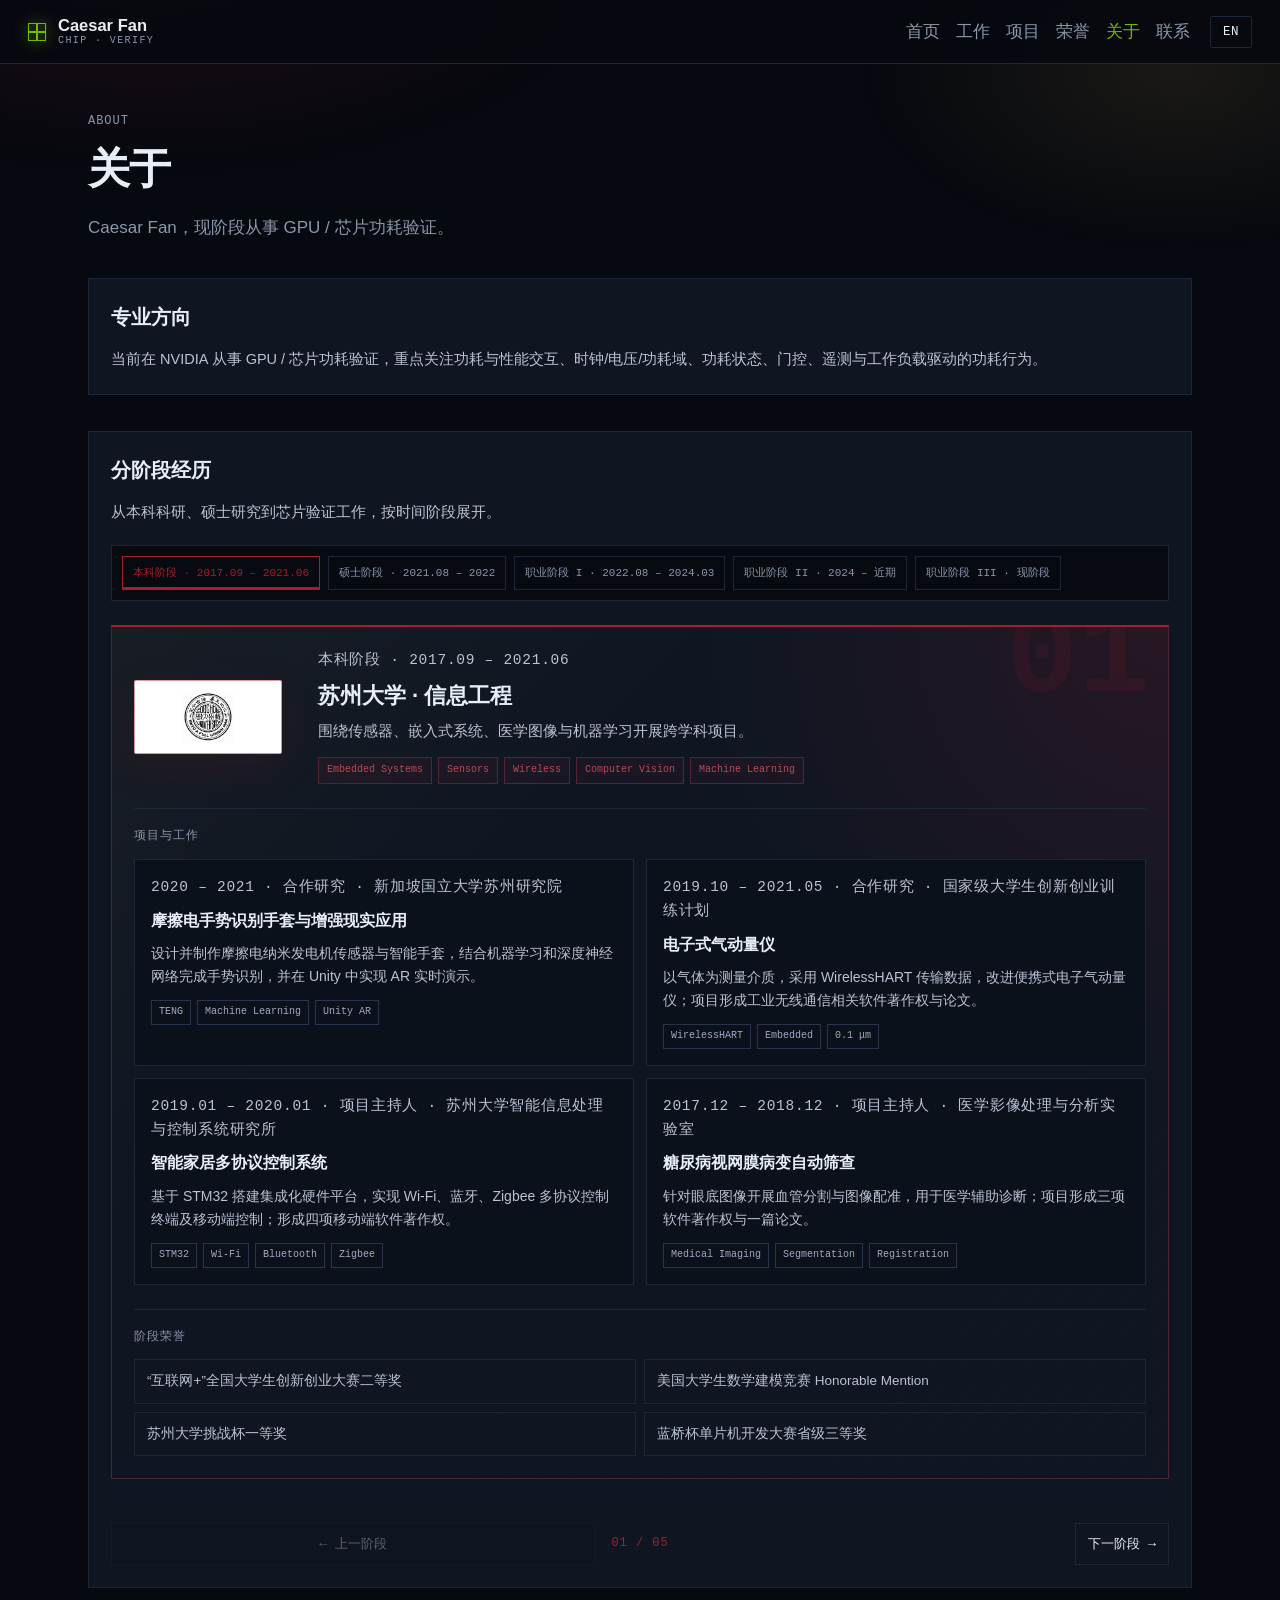
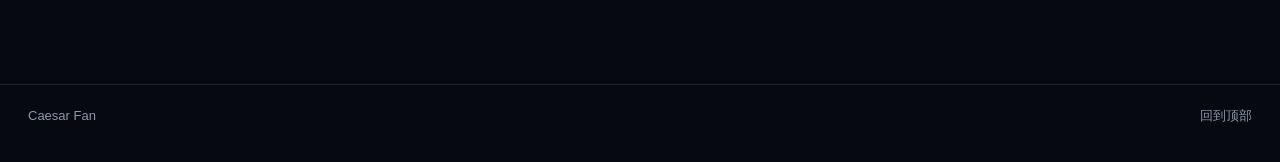
==== commit 727ca7d8: "Keep mobile stage switcher visible without nested reveal Co-authored-by: Fan Gaoyige <caesarvan@user" ====
--- a/about.html
+++ b/about.html
@@ -30,7 +30,7 @@
         </p>
       </section>
 
-      <section class="plain-section reveal">
+      <section class="plain-section">
         <h2 data-i18n="about.path.title">教育与职业经历</h2>
         <p class="section-lede" data-i18n="about.path.lede">从本科科研、硕士研究到芯片验证工作，按时间阶段展开。</p>
         <nav class="stage-nav" id="stage-nav" aria-label="经历阶段"></nav>
--- a/assets/styles.css
+++ b/assets/styles.css
@@ -999,6 +999,47 @@
   text-decoration: none;
 }
 
+.stage-pager {
+  display: grid;
+  grid-template-columns: 1fr auto 1fr;
+  align-items: center;
+  gap: 16px;
+  margin-top: 16px;
+}
+
+.stage-pager button {
+  min-height: 42px;
+  padding: 9px 12px;
+  border: 1px solid var(--line);
+  background: var(--bg-panel);
+  color: var(--ink);
+  font-family: var(--mono);
+  cursor: pointer;
+  transition: border-color 0.2s ease, color 0.2s ease, transform 0.2s ease;
+}
+
+.stage-pager button:last-child {
+  justify-self: end;
+}
+
+.stage-pager button:not(:disabled):hover {
+  border-color: var(--journey-accent);
+  color: var(--journey-accent);
+  transform: translateY(-1px);
+}
+
+.stage-pager button:disabled {
+  opacity: 0.35;
+  cursor: default;
+}
+
+.stage-pager span {
+  color: var(--journey-accent);
+  font-family: var(--mono);
+  font-size: 12px;
+  letter-spacing: 0.08em;
+}
+
 .site-footer {
   display: flex;
   justify-content: space-between;
@@ -1088,6 +1129,16 @@
 
   .stage-project:has(.student-media) {
     grid-column: auto;
+  }
+
+  .stage-pager {
+    grid-template-columns: 1fr 1fr;
+  }
+
+  .stage-pager span {
+    grid-column: 1 / -1;
+    grid-row: 1;
+    text-align: center;
   }
 }
 
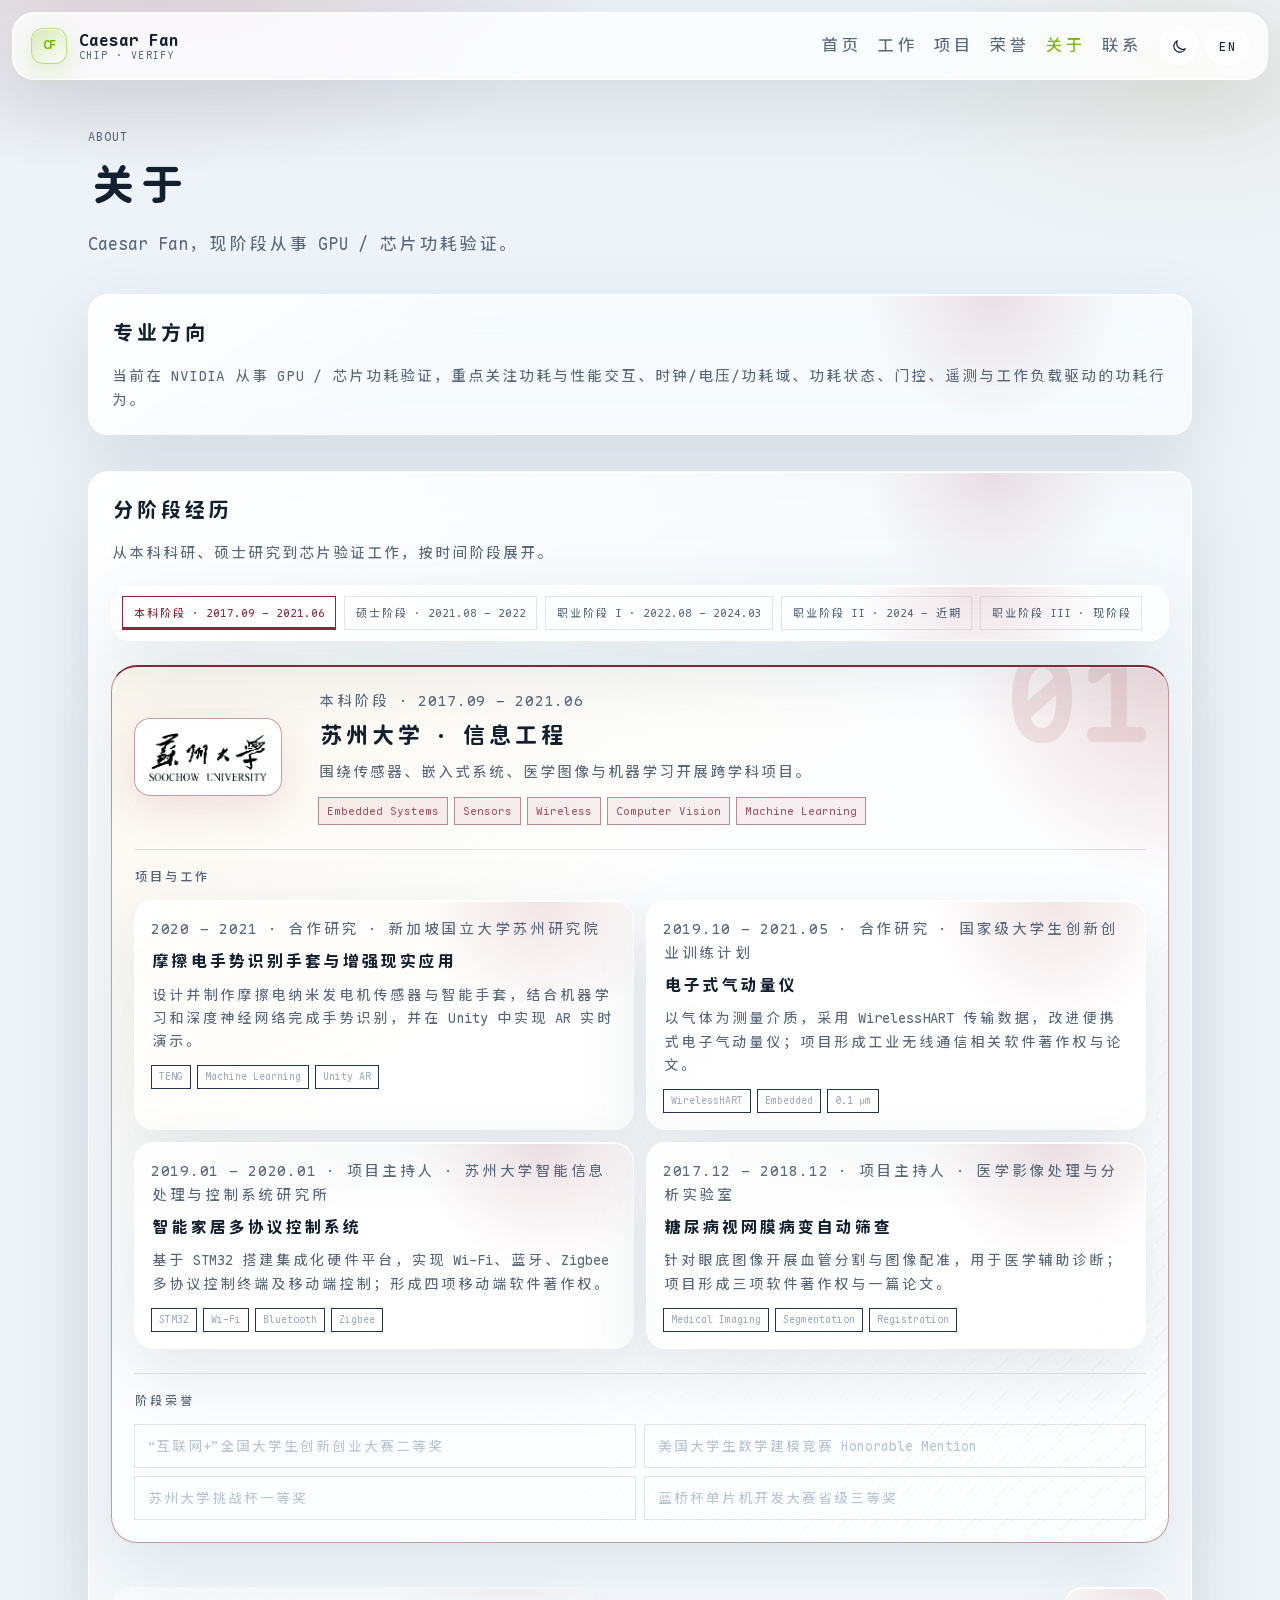
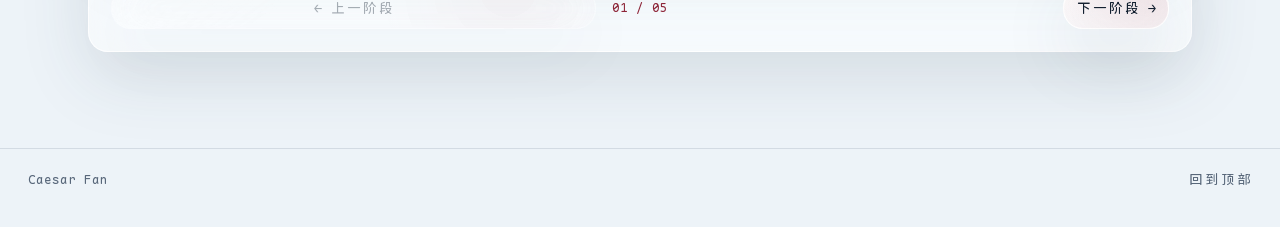
==== commit b8e9361b: "Add adaptive Liquid Glass themes and Maple typography Co-authored-by: Fan Gaoyige <caesarvan@users.n" ====
--- a/about.html
+++ b/about.html
@@ -6,6 +6,7 @@
     <meta name="description" content="Caesar Fan — short path and focus." />
     <title>About · Caesar Fan</title>
     <link rel="icon" href="assets/favicon.svg" type="image/svg+xml" />
+    <script src="assets/theme-init.js"></script>
     <link rel="stylesheet" href="assets/styles.css" />
   </head>
   <body data-page="about">
--- a/assets/styles.css
+++ b/assets/styles.css
@@ -1,20 +1,66 @@
+@font-face {
+  font-family: "Maple Mono CN";
+  src: url("fonts/maple-mono-cn-regular.woff2") format("woff2");
+  font-weight: 400;
+  font-style: normal;
+  font-display: swap;
+}
+
+@font-face {
+  font-family: "Maple Mono CN";
+  src: url("fonts/maple-mono-cn-medium.woff2") format("woff2");
+  font-weight: 500 600;
+  font-style: normal;
+  font-display: swap;
+}
+
+@font-face {
+  font-family: "Maple Mono CN";
+  src: url("fonts/maple-mono-cn-bold.woff2") format("woff2");
+  font-weight: 700 900;
+  font-style: normal;
+  font-display: swap;
+}
+
 :root {
   --bg: #06090f;
-  --bg-elev: #0c121c;
-  --bg-panel: #0f1622;
+  --bg-elev: rgba(13, 18, 28, 0.72);
+  --bg-panel: rgba(14, 20, 31, 0.68);
   --ink: #e7eef8;
-  --muted: #8b97ab;
-  --line: #1c2738;
+  --muted: #a3aec0;
+  --line: rgba(255, 255, 255, 0.12);
   --cyan: #76b900;
   --cyan-dim: rgba(118, 185, 0, 0.14);
   --blue: #3aa0ff;
   --glow: rgba(118, 185, 0, 0.35);
   --journey-accent: #76b900;
   --journey-secondary: #b8ff42;
-  --font: "Segoe UI", "PingFang SC", "Noto Sans SC", "Microsoft YaHei", sans-serif;
-  --mono: ui-monospace, "SF Mono", "Cascadia Mono", monospace;
-  --radius: 2px;
-  --header-h: 64px;
+  --font: "Maple Mono CN", "PingFang SC", "Microsoft YaHei", monospace;
+  --mono: "Maple Mono CN", ui-monospace, monospace;
+  --radius: 20px;
+  --header-h: 68px;
+  --glass-bg: rgba(15, 21, 33, 0.58);
+  --glass-bg-strong: rgba(10, 15, 24, 0.76);
+  --glass-border: rgba(255, 255, 255, 0.15);
+  --glass-highlight: rgba(255, 255, 255, 0.1);
+  --glass-shadow: 0 24px 70px rgba(0, 0, 0, 0.28);
+  --glass-blur: 26px;
+}
+
+:root[data-theme="light"] {
+  --bg: #edf3f8;
+  --bg-elev: rgba(255, 255, 255, 0.64);
+  --bg-panel: rgba(255, 255, 255, 0.56);
+  --ink: #132030;
+  --muted: #58677a;
+  --line: rgba(44, 63, 84, 0.13);
+  --cyan-dim: rgba(118, 185, 0, 0.1);
+  --glow: rgba(118, 185, 0, 0.2);
+  --glass-bg: rgba(255, 255, 255, 0.55);
+  --glass-bg-strong: rgba(255, 255, 255, 0.76);
+  --glass-border: rgba(255, 255, 255, 0.82);
+  --glass-highlight: rgba(255, 255, 255, 0.95);
+  --glass-shadow: 0 24px 70px rgba(48, 67, 87, 0.13);
 }
 
 * {
@@ -34,6 +80,8 @@
   line-height: 1.65;
   overflow-x: hidden;
   transition: background-color 0.5s ease;
+  -webkit-font-smoothing: antialiased;
+  text-rendering: optimizeLegibility;
 }
 
 .skip-link {
@@ -59,7 +107,7 @@
 }
 
 .scanlines {
-  opacity: 0.035;
+  opacity: 0.018;
   background: repeating-linear-gradient(
     0deg,
     transparent,
@@ -90,11 +138,16 @@
   display: flex;
   align-items: center;
   gap: 20px;
+  width: min(calc(100% - 24px), 1380px);
   height: var(--header-h);
-  padding: 0 28px;
-  border-bottom: 1px solid var(--line);
-  background: rgba(6, 9, 15, 0.88);
-  backdrop-filter: blur(14px);
+  margin: 12px auto 0;
+  padding: 0 18px;
+  border: 1px solid var(--glass-border);
+  border-radius: 22px;
+  background: var(--glass-bg-strong);
+  box-shadow: var(--glass-shadow), inset 0 1px 0 var(--glass-highlight);
+  backdrop-filter: blur(var(--glass-blur)) saturate(165%);
+  -webkit-backdrop-filter: blur(var(--glass-blur)) saturate(165%);
 }
 
 .scroll-progress {
@@ -114,15 +167,22 @@
   color: inherit;
 }
 
-.brand-die {
-  width: 18px;
-  height: 18px;
-  border: 1px solid var(--cyan);
+.brand-monogram {
+  width: 36px;
+  height: 36px;
+  display: grid;
+  place-items: center;
+  border: 1px solid color-mix(in srgb, var(--cyan) 48%, var(--glass-border));
+  border-radius: 12px;
   background:
-    linear-gradient(90deg, transparent 45%, var(--cyan) 45%, var(--cyan) 55%, transparent 55%),
-    linear-gradient(0deg, transparent 45%, var(--cyan) 45%, var(--cyan) 55%, transparent 55%),
-    var(--cyan-dim);
-  box-shadow: 0 0 16px var(--glow);
+    linear-gradient(145deg, color-mix(in srgb, var(--cyan) 28%, transparent), transparent),
+    var(--glass-bg);
+  box-shadow: inset 0 1px 0 var(--glass-highlight), 0 8px 24px var(--glow);
+  color: var(--cyan);
+  font-family: var(--mono);
+  font-size: 12px;
+  font-weight: 700;
+  letter-spacing: -0.05em;
   animation: die-pulse 3.6s ease-in-out infinite;
 }
 
@@ -184,19 +244,38 @@
   gap: 8px;
 }
 
+.theme-toggle,
 .lang-toggle,
 .menu-toggle,
 .btn {
   font-family: var(--mono);
   font-size: 12.5px;
   letter-spacing: 0.04em;
-  border: 1px solid var(--line);
-  background: transparent;
+  border: 1px solid var(--glass-border);
+  background: var(--glass-bg);
   color: var(--ink);
   cursor: pointer;
   padding: 8px 12px;
-  border-radius: var(--radius);
+  border-radius: 999px;
   transition: border-color 0.2s, background 0.2s, transform 0.2s;
+}
+
+.theme-toggle {
+  width: 38px;
+  height: 38px;
+  display: grid;
+  place-items: center;
+  padding: 0;
+}
+
+.theme-toggle svg {
+  width: 17px;
+  height: 17px;
+  fill: none;
+  stroke: currentColor;
+  stroke-width: 1.7;
+  stroke-linecap: round;
+  stroke-linejoin: round;
 }
 
 .btn {
@@ -217,6 +296,7 @@
 }
 
 .btn.ghost:hover,
+.theme-toggle:hover,
 .lang-toggle:hover,
 .menu-toggle:hover {
   border-color: var(--cyan);
@@ -254,8 +334,8 @@
   position: relative;
   min-height: calc(100vh - var(--header-h));
   display: flex;
-  align-items: flex-end;
-  padding: 56px 0 72px;
+  align-items: center;
+  padding: 44px 0 56px;
   overflow: hidden;
 }
 
@@ -326,10 +406,14 @@
 .hero-name {
   display: block;
   font-size: clamp(44px, 8vw, 78px);
-  font-weight: 800;
+  font-weight: 700;
   letter-spacing: -0.03em;
   line-height: 1.05;
-  background: linear-gradient(180deg, #ffffff 10%, #b7c6da 100%);
+  background: linear-gradient(
+    180deg,
+    var(--ink) 12%,
+    color-mix(in srgb, var(--ink) 68%, var(--journey-accent)) 100%
+  );
   -webkit-background-clip: text;
   background-clip: text;
   color: transparent;
@@ -676,9 +760,10 @@
   display: flex;
   align-items: center;
   justify-content: center;
-  padding: 10px;
-  border-radius: 2px;
-  background: #ffffff;
+  padding: 14px;
+  border-radius: 16px;
+  background: rgba(255, 255, 255, 0.96);
+  box-shadow: 0 14px 36px rgba(0, 0, 0, 0.14), inset 0 1px 0 #ffffff;
 }
 
 .institution-logo img {
@@ -743,6 +828,12 @@
 .stage-nav a:hover {
   border-color: var(--stage-accent);
   color: var(--stage-accent);
+}
+
+.stage-nav a:focus-visible,
+.stage-pager button:focus-visible {
+  outline: 2px solid var(--stage-accent, var(--journey-accent));
+  outline-offset: 3px;
 }
 
 .stage-nav a.active {
@@ -776,6 +867,18 @@
 .stage-section.stage-visible {
   opacity: 1;
   transform: none;
+  animation: stage-in 0.48s cubic-bezier(0.22, 1, 0.36, 1);
+}
+
+@keyframes stage-in {
+  from {
+    opacity: 0;
+    transform: translateY(14px) scale(0.995);
+  }
+  to {
+    opacity: 1;
+    transform: none;
+  }
 }
 
 .stage-section.stage-visible:hover {
@@ -887,7 +990,7 @@
   background: color-mix(in srgb, var(--stage-accent) 7%, transparent);
   color: color-mix(in srgb, var(--stage-accent) 80%, white);
   font-family: var(--mono);
-  font-size: 10px;
+  font-size: 11px;
 }
 
 .stage-subhead {
@@ -1040,6 +1143,80 @@
   letter-spacing: 0.08em;
 }
 
+/* Web interpretation of Apple's regular Liquid Glass: translucent material,
+   restrained tinting, specular response, and strong legibility. */
+.mobile-nav,
+.link-card,
+.project-card,
+.gallery article,
+.product-references article,
+.note-box,
+.plain-section,
+.stage-project,
+.stage-nav,
+.stage-pager button {
+  border-color: var(--glass-border);
+  border-radius: var(--radius);
+  background:
+    radial-gradient(
+      180px circle at var(--glass-x, 82%) var(--glass-y, 0%),
+      color-mix(in srgb, var(--journey-accent) 12%, transparent),
+      transparent 70%
+    ),
+    linear-gradient(145deg, var(--glass-highlight), transparent 36%),
+    var(--glass-bg);
+  box-shadow: var(--glass-shadow), inset 0 1px 0 var(--glass-highlight);
+  backdrop-filter: blur(var(--glass-blur)) saturate(155%);
+  -webkit-backdrop-filter: blur(var(--glass-blur)) saturate(155%);
+}
+
+.stage-section {
+  border-radius: 26px;
+  background:
+    radial-gradient(
+      300px circle at var(--stage-x, 100%) var(--stage-y, 0%),
+      color-mix(in srgb, var(--stage-accent) 18%, transparent),
+      transparent 72%
+    ),
+    linear-gradient(
+      145deg,
+      color-mix(in srgb, var(--stage-secondary) 9%, var(--glass-highlight)),
+      transparent 38%
+    ),
+    var(--glass-bg);
+  box-shadow: var(--glass-shadow), inset 0 1px 0 var(--glass-highlight);
+  backdrop-filter: blur(var(--glass-blur)) saturate(160%);
+  -webkit-backdrop-filter: blur(var(--glass-blur)) saturate(160%);
+}
+
+.gallery .media,
+.product-references .media {
+  border-radius: calc(var(--radius) - 1px) calc(var(--radius) - 1px) 0 0;
+}
+
+.link-card p,
+.project-card p,
+.gallery p,
+.product-references p,
+.note-box li,
+.plain-section p,
+.stage-project > p:not(.stage-project-meta),
+.stage-header p:last-child,
+.path-list p {
+  color: var(--muted);
+}
+
+.award-gallery article {
+  border-color: var(--glass-border);
+  border-radius: var(--radius);
+  box-shadow: var(--glass-shadow), inset 0 1px 0 var(--glass-highlight);
+}
+
+.award-gallery .copy,
+.award-gallery .copy p {
+  color: #e7eef8;
+}
+
 .site-footer {
   display: flex;
   justify-content: space-between;
@@ -1111,6 +1288,10 @@
     justify-content: center;
   }
 
+  .stage-nav {
+    position: static;
+  }
+
   .path-list li {
     grid-template-columns: 1fr;
   }
@@ -1149,7 +1330,7 @@
 
   .reveal,
   .stage-section,
-  .brand-die,
+  .brand-monogram,
   .pulse,
   .gallery article,
   .link-card,
@@ -1161,3 +1342,29 @@
     opacity: 1 !important;
   }
 }
+
+@media (prefers-reduced-transparency: reduce) {
+  .site-header,
+  .mobile-nav,
+  .link-card,
+  .project-card,
+  .gallery article,
+  .product-references article,
+  .note-box,
+  .plain-section,
+  .stage-project,
+  .stage-nav,
+  .stage-section,
+  .stage-pager button {
+    background: var(--glass-bg-strong);
+    backdrop-filter: none;
+    -webkit-backdrop-filter: none;
+  }
+}
+
+@media (prefers-contrast: more) {
+  :root {
+    --glass-border: currentColor;
+    --glass-bg: var(--glass-bg-strong);
+  }
+}
